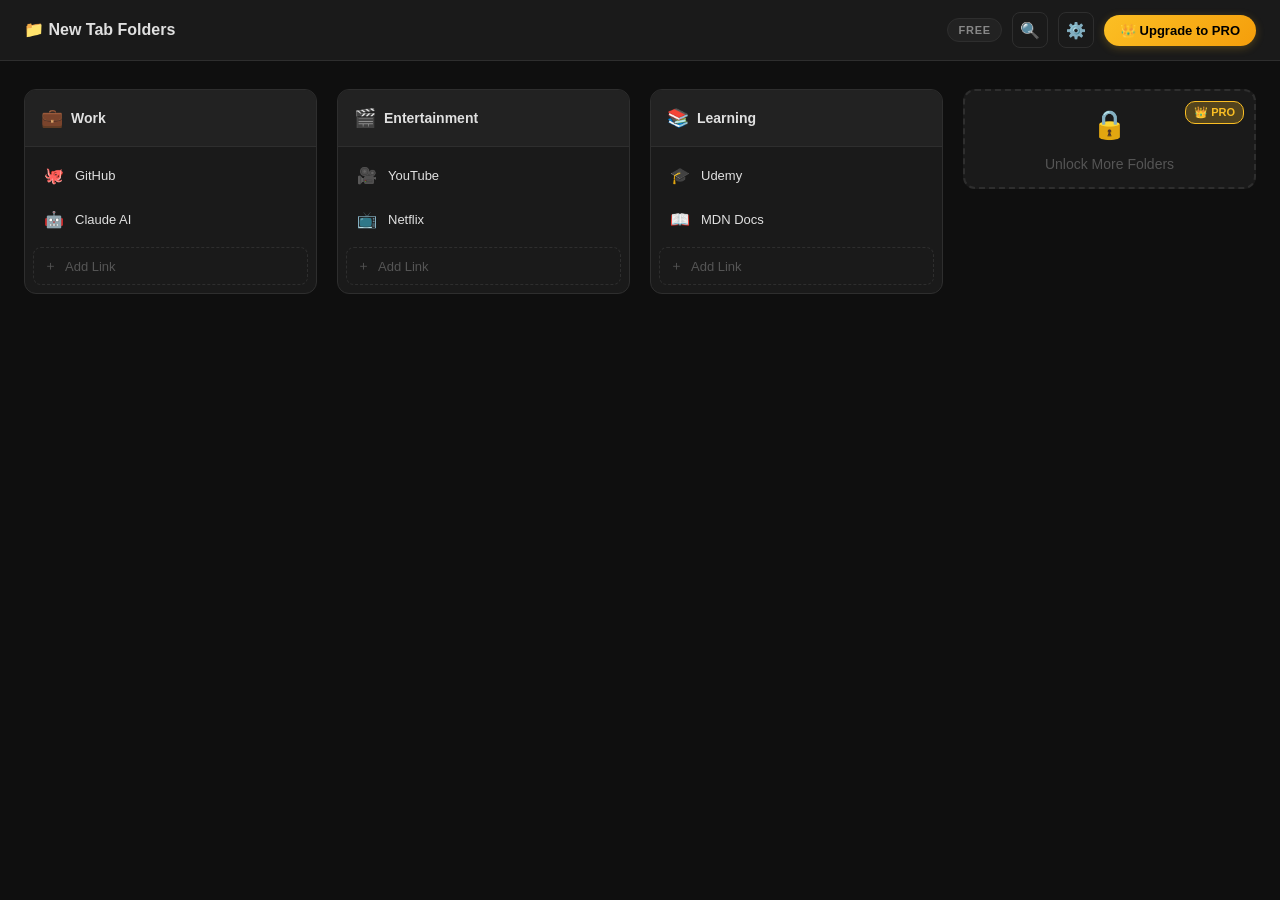
==== index.html @ 95664c12 "Initial release: New Tab Folders Chrome Extension v1.0.0 - Chrome Extension (Manifest V3): new tab o" ====
<!DOCTYPE html>
<html lang="en" data-theme="dark">
<head>
    <meta charset="UTF-8">
    <meta name="viewport" content="width=device-width, initial-scale=1.0">
    <title>New Tab Folders</title>
    <link rel="stylesheet" href="css/styles.css">
</head>
<body>

    <!-- Top Bar -->
    <header class="topbar">
        <div class="topbar-left">
            <span class="logo">📁 New Tab Folders</span>
        </div>
        <div class="topbar-center" id="searchWrapper" style="display:none">
            <div class="search-box">
                <span class="search-icon">🔍</span>
                <input type="text" class="search-input" id="searchInput" placeholder="Search links...">
                <button class="search-close-btn" id="searchCloseBtn">✕</button>
            </div>
        </div>
        <div class="topbar-right">
            <span class="pro-badge" id="proBadge">FREE</span>
            <button class="icon-btn" id="searchBtn" title="Search">🔍</button>
            <button class="icon-btn" id="settingsBtn" title="Settings">⚙️</button>
            <button class="upgrade-btn" id="upgradeBtn">👑 Upgrade to PRO</button>
        </div>
    </header>

    <!-- Main Content -->
    <main class="container">
        <div class="folders-grid" id="foldersGrid">
            <!-- Populated by JS -->
        </div>
    </main>

    <!-- ===== MODALS ===== -->

    <!-- Add / Edit Link Modal -->
    <div class="modal-overlay" id="addLinkModal">
        <div class="modal modal-sm">
            <div class="modal-header">
                <h3 id="addLinkModalTitle">Add Link</h3>
                <button class="modal-close" data-close="addLinkModal">✕</button>
            </div>
            <form id="addLinkForm" novalidate>
                <div class="form-group">
                    <label for="linkTitle">Title</label>
                    <input type="text" id="linkTitle" placeholder="e.g. GitHub" autocomplete="off" required>
                </div>
                <div class="form-group">
                    <label for="linkUrl">URL</label>
                    <input type="text" id="linkUrl" placeholder="https://..." autocomplete="off" required>
                </div>
                <div class="form-group">
                    <label for="linkIcon">Icon <span class="label-hint">(emoji)</span></label>
                    <input type="text" id="linkIcon" placeholder="🔗" maxlength="2">
                </div>
                <div class="form-actions">
                    <button type="button" class="btn-secondary" data-close="addLinkModal">Cancel</button>
                    <button type="submit" class="btn-primary">Save Link</button>
                </div>
            </form>
        </div>
    </div>

    <!-- Premium / Upgrade Modal -->
    <div class="modal-overlay" id="premiumModal">
        <div class="modal modal-lg">
            <button class="modal-close" data-close="premiumModal">✕</button>
            <div class="premium-modal-header">
                <h2>👑 Upgrade to PRO</h2>
                <p>Unlock unlimited folders, custom themes, and cloud sync</p>
            </div>
            <div class="pricing-cards">
                <div class="pricing-card" data-plan="monthly">
                    <h3>Monthly</h3>
                    <div class="price">$4.99<span>/month</span></div>
                    <ul class="pricing-features">
                        <li>✅ Unlimited folders</li>
                        <li>✅ Custom themes</li>
                        <li>✅ Cloud sync</li>
                        <li>✅ Priority support</li>
                        <li>✅ No ads, forever</li>
                    </ul>
                    <button class="pricing-btn">Subscribe Monthly</button>
                </div>
                <div class="pricing-card popular" data-plan="yearly">
                    <div class="popular-badge">MOST POPULAR</div>
                    <h3>Yearly</h3>
                    <div class="price">$39.99<span>/year</span></div>
                    <div class="savings">Save 33%</div>
                    <ul class="pricing-features">
                        <li>✅ Everything in Monthly</li>
                        <li>✅ 2 months FREE</li>
                        <li>✅ Lifetime updates</li>
                        <li>✅ Early access to features</li>
                        <li>✅ Export / Import data</li>
                    </ul>
                    <button class="pricing-btn popular-btn">Subscribe Yearly</button>
                </div>
                <div class="pricing-card" data-plan="lifetime">
                    <h3>Lifetime</h3>
                    <div class="price">$99.99<span> once</span></div>
                    <ul class="pricing-features">
                        <li>✅ Pay once, use forever</li>
                        <li>✅ All PRO features</li>
                        <li>✅ Lifetime updates</li>
                        <li>✅ VIP support</li>
                        <li>✅ Early beta access</li>
                    </ul>
                    <button class="pricing-btn">Buy Lifetime</button>
                </div>
            </div>
            <p class="modal-footer-text">💳 Secure payment via Stripe &nbsp;•&nbsp; 30-day money-back guarantee</p>
            <p class="demo-hint">Developer? Press <kbd>Shift</kbd>+<kbd>Alt</kbd>+<kbd>P</kbd> to activate 7-day PRO demo</p>
        </div>
    </div>

    <!-- Settings Modal -->
    <div class="modal-overlay" id="settingsModal">
        <div class="modal modal-sm">
            <div class="modal-header">
                <h3>⚙️ Settings</h3>
                <button class="modal-close" data-close="settingsModal">✕</button>
            </div>
            <div class="settings-section">
                <h4>Theme</h4>
                <div class="theme-grid" id="themeGrid">
                    <button class="theme-btn active" data-theme="dark">🌑 Dark</button>
                    <button class="theme-btn pro-locked" data-theme="light">☀️ Light <span class="lock-tag">PRO</span></button>
                    <button class="theme-btn pro-locked" data-theme="cyberpunk">⚡ Cyberpunk <span class="lock-tag">PRO</span></button>
                    <button class="theme-btn pro-locked" data-theme="nord">🧊 Nord <span class="lock-tag">PRO</span></button>
                </div>
            </div>
            <div class="settings-section">
                <h4>Data</h4>
                <div class="settings-actions">
                    <button class="btn-secondary" id="exportBtn">📤 Export JSON <span class="lock-tag">PRO</span></button>
                    <button class="btn-secondary" id="importBtn">📥 Import JSON <span class="lock-tag">PRO</span></button>
                    <input type="file" id="importFile" accept=".json" style="display:none">
                    <button class="btn-danger" id="clearDataBtn">🗑️ Clear All Data</button>
                </div>
            </div>
            <div class="settings-section">
                <h4>About</h4>
                <p class="about-text">New Tab Folders v1.0.0<br>Made with ❤️ by <strong>METHEFOR</strong></p>
            </div>
        </div>
    </div>

    <!-- Confirm Dialog -->
    <div class="modal-overlay" id="confirmModal">
        <div class="modal modal-xs">
            <h3 id="confirmTitle">Confirm</h3>
            <p id="confirmMessage" class="confirm-message">Are you sure?</p>
            <div class="form-actions">
                <button class="btn-secondary" id="confirmCancel">Cancel</button>
                <button class="btn-danger" id="confirmOk">Delete</button>
            </div>
        </div>
    </div>

    <script src="js/app.js"></script>
</body>
</html>
---- css/styles.css ----
/* ===================================================
   NEW TAB FOLDERS — CSS
   Themes: dark (default), light, cyberpunk, nord
   =================================================== */

/* ---------- CSS Variables / Themes ---------- */
:root,
[data-theme="dark"] {
    --bg:           #0f0f0f;
    --bg-secondary: #1a1a1a;
    --bg-tertiary:  #222222;
    --border:       #2e2e2e;
    --border-hover: #444444;
    --text:         #e0e0e0;
    --text-muted:   #888888;
    --text-dim:     #555555;
    --accent:       #fbbf24;
    --accent-hover: #f59e0b;
    --accent-glow:  rgba(251, 191, 36, 0.25);
    --danger:       #ef4444;
    --danger-hover: #dc2626;
    --success:      #22c55e;
    --pro-color:    #a855f7;
    --radius:       12px;
    --radius-sm:    8px;
    --shadow:       0 4px 24px rgba(0,0,0,0.4);
    --shadow-hover: 0 8px 32px rgba(0,0,0,0.6);
    --transition:   0.2s ease;
}

[data-theme="light"] {
    --bg:           #f8f9fa;
    --bg-secondary: #ffffff;
    --bg-tertiary:  #f0f0f0;
    --border:       #e0e0e0;
    --border-hover: #c0c0c0;
    --text:         #1a1a1a;
    --text-muted:   #666666;
    --text-dim:     #aaaaaa;
    --accent:       #f59e0b;
    --accent-hover: #d97706;
    --accent-glow:  rgba(245, 158, 11, 0.2);
}

[data-theme="cyberpunk"] {
    --bg:           #0a0e27;
    --bg-secondary: #0f1535;
    --bg-tertiary:  #151c44;
    --border:       #1e2a5e;
    --border-hover: #2d3f8a;
    --text:         #e2e8f0;
    --text-muted:   #7494c4;
    --text-dim:     #3a4f7a;
    --accent:       #00fff9;
    --accent-hover: #00d4cf;
    --accent-glow:  rgba(0, 255, 249, 0.2);
}

[data-theme="nord"] {
    --bg:           #2e3440;
    --bg-secondary: #3b4252;
    --bg-tertiary:  #434c5e;
    --border:       #4c566a;
    --border-hover: #5e6a82;
    --text:         #eceff4;
    --text-muted:   #a0aabb;
    --text-dim:     #636c7a;
    --accent:       #88c0d0;
    --accent-hover: #81b8cc;
    --accent-glow:  rgba(136, 192, 208, 0.2);
}

/* ---------- Reset & Base ---------- */
*, *::before, *::after {
    margin: 0;
    padding: 0;
    box-sizing: border-box;
}

html, body {
    height: 100%;
}

body {
    font-family: -apple-system, BlinkMacSystemFont, 'Segoe UI', Roboto, 'Inter', sans-serif;
    background: var(--bg);
    color: var(--text);
    font-size: 14px;
    line-height: 1.5;
    overflow-x: hidden;
}

/* ---------- Top Bar ---------- */
.topbar {
    position: sticky;
    top: 0;
    z-index: 100;
    display: flex;
    align-items: center;
    justify-content: space-between;
    gap: 16px;
    padding: 12px 24px;
    background: var(--bg-secondary);
    border-bottom: 1px solid var(--border);
    backdrop-filter: blur(12px);
}

.topbar-left { flex-shrink: 0; }
.topbar-center { flex: 1; max-width: 420px; }
.topbar-right {
    flex-shrink: 0;
    display: flex;
    align-items: center;
    gap: 10px;
}

.logo {
    font-size: 16px;
    font-weight: 700;
    color: var(--text);
    white-space: nowrap;
}

.pro-badge {
    padding: 3px 10px;
    border-radius: 20px;
    font-size: 11px;
    font-weight: 700;
    letter-spacing: 0.8px;
    background: var(--bg-tertiary);
    color: var(--text-muted);
    border: 1px solid var(--border);
}

.pro-badge.is-pro {
    background: linear-gradient(135deg, #7c3aed, #a855f7);
    color: #fff;
    border-color: transparent;
}

.icon-btn {
    width: 36px;
    height: 36px;
    border: 1px solid var(--border);
    border-radius: var(--radius-sm);
    background: transparent;
    color: var(--text-muted);
    font-size: 16px;
    cursor: pointer;
    display: flex;
    align-items: center;
    justify-content: center;
    transition: all var(--transition);
}

.icon-btn:hover {
    border-color: var(--accent);
    color: var(--accent);
    background: var(--accent-glow);
}

.upgrade-btn {
    padding: 8px 16px;
    border: none;
    border-radius: 20px;
    background: linear-gradient(135deg, var(--accent), var(--accent-hover));
    color: #000;
    font-weight: 700;
    font-size: 13px;
    cursor: pointer;
    white-space: nowrap;
    transition: all var(--transition);
    box-shadow: 0 2px 8px var(--accent-glow);
}

.upgrade-btn:hover {
    transform: translateY(-1px);
    box-shadow: 0 4px 16px var(--accent-glow);
}

.upgrade-btn.hidden { display: none; }

/* Search Box */
.search-box {
    display: flex;
    align-items: center;
    gap: 8px;
    background: var(--bg-tertiary);
    border: 1px solid var(--border);
    border-radius: var(--radius);
    padding: 8px 12px;
    transition: border-color var(--transition);
}

.search-box:focus-within {
    border-color: var(--accent);
    box-shadow: 0 0 0 3px var(--accent-glow);
}

.search-icon { font-size: 14px; flex-shrink: 0; }

.search-input {
    flex: 1;
    background: transparent;
    border: none;
    outline: none;
    color: var(--text);
    font-size: 14px;
}

.search-input::placeholder { color: var(--text-dim); }

.search-close-btn {
    background: none;
    border: none;
    color: var(--text-muted);
    cursor: pointer;
    font-size: 14px;
    padding: 0 2px;
    transition: color var(--transition);
}

.search-close-btn:hover { color: var(--text); }

/* ---------- Container & Grid ---------- */
.container {
    padding: 28px 24px 48px;
    max-width: 1400px;
    margin: 0 auto;
}

.folders-grid {
    display: grid;
    grid-template-columns: repeat(auto-fill, minmax(280px, 1fr));
    gap: 20px;
    align-items: start;
}

/* ---------- Folder Card ---------- */
.folder-card {
    background: var(--bg-secondary);
    border: 1px solid var(--border);
    border-radius: var(--radius);
    overflow: hidden;
    transition: border-color var(--transition), box-shadow var(--transition), transform var(--transition);
    position: relative;
}

.folder-card:hover {
    border-color: var(--border-hover);
    box-shadow: var(--shadow);
    transform: translateY(-2px);
}

.folder-card[data-accent] {
    border-top: 3px solid var(--folder-accent, var(--accent));
}

/* Folder Header */
.folder-header {
    display: flex;
    align-items: center;
    gap: 8px;
    padding: 14px 16px;
    background: var(--bg-tertiary);
    border-bottom: 1px solid var(--border);
}

.folder-emoji {
    font-size: 18px;
    flex-shrink: 0;
}

.folder-title-input {
    flex: 1;
    background: transparent;
    border: none;
    outline: none;
    color: var(--text);
    font-size: 14px;
    font-weight: 600;
    cursor: default;
    min-width: 0;
}

.folder-title-input:focus {
    cursor: text;
    color: var(--accent);
}

.folder-actions {
    display: flex;
    gap: 4px;
    opacity: 0;
    transition: opacity var(--transition);
}

.folder-card:hover .folder-actions { opacity: 1; }

.folder-action-btn {
    width: 28px;
    height: 28px;
    border: none;
    border-radius: 6px;
    background: transparent;
    color: var(--text-muted);
    font-size: 14px;
    cursor: pointer;
    display: flex;
    align-items: center;
    justify-content: center;
    transition: all var(--transition);
}

.folder-action-btn:hover {
    background: var(--bg);
    color: var(--text);
}

.folder-action-btn.delete-btn:hover {
    background: rgba(239, 68, 68, 0.15);
    color: var(--danger);
}

/* Links Container */
.links-container {
    padding: 8px;
    display: flex;
    flex-direction: column;
    gap: 2px;
}

.link-item {
    display: flex;
    align-items: center;
    gap: 10px;
    padding: 9px 10px;
    border-radius: var(--radius-sm);
    text-decoration: none;
    color: var(--text);
    transition: background var(--transition);
    position: relative;
    group: true;
}

.link-item:hover {
    background: var(--bg-tertiary);
    color: var(--accent);
}

.link-icon {
    font-size: 16px;
    flex-shrink: 0;
    width: 22px;
    text-align: center;
}

.link-text {
    flex: 1;
    font-size: 13px;
    white-space: nowrap;
    overflow: hidden;
    text-overflow: ellipsis;
    min-width: 0;
}

.link-delete-btn {
    display: none;
    width: 22px;
    height: 22px;
    border: none;
    border-radius: 4px;
    background: transparent;
    color: var(--danger);
    font-size: 12px;
    cursor: pointer;
    align-items: center;
    justify-content: center;
    flex-shrink: 0;
    transition: background var(--transition);
}

.link-item:hover .link-delete-btn {
    display: flex;
}

.link-delete-btn:hover {
    background: rgba(239, 68, 68, 0.15);
}

/* Add Link Button */
.add-link-btn {
    display: flex;
    align-items: center;
    gap: 8px;
    width: 100%;
    padding: 9px 10px;
    border: 1px dashed var(--border);
    border-radius: var(--radius-sm);
    background: transparent;
    color: var(--text-dim);
    font-size: 13px;
    cursor: pointer;
    transition: all var(--transition);
    margin-top: 4px;
}

.add-link-btn:hover {
    border-color: var(--accent);
    color: var(--accent);
    background: var(--accent-glow);
}

/* ---------- Add Folder Card ---------- */
.add-folder-card {
    background: var(--bg-secondary);
    border: 2px dashed var(--border);
    border-radius: var(--radius);
    min-height: 100px;
    display: flex;
    align-items: center;
    justify-content: center;
    cursor: pointer;
    transition: all var(--transition);
}

.add-folder-card:hover {
    border-color: var(--accent);
    background: var(--accent-glow);
}

.add-folder-content {
    display: flex;
    flex-direction: column;
    align-items: center;
    gap: 8px;
    color: var(--text-dim);
    font-size: 14px;
    transition: color var(--transition);
}

.add-folder-card:hover .add-folder-content { color: var(--accent); }

.add-folder-icon { font-size: 28px; }

/* ---------- Locked / Premium Card ---------- */
.folder-card.locked {
    opacity: 0.6;
    pointer-events: none;
}

.add-folder-card.locked-pro {
    pointer-events: all;
    position: relative;
    overflow: hidden;
}

.add-folder-card.locked-pro::after {
    content: "👑 PRO";
    position: absolute;
    top: 10px;
    right: 10px;
    font-size: 11px;
    font-weight: 700;
    color: var(--accent);
    background: var(--accent-glow);
    border: 1px solid var(--accent);
    padding: 2px 8px;
    border-radius: 10px;
}

/* ---------- Empty State ---------- */
.empty-state {
    grid-column: 1 / -1;
    text-align: center;
    padding: 60px 20px;
    color: var(--text-muted);
}

.empty-state .empty-icon { font-size: 48px; margin-bottom: 16px; }
.empty-state p { font-size: 16px; }

/* Search no results */
.no-results {
    grid-column: 1 / -1;
    text-align: center;
    padding: 40px 20px;
    color: var(--text-muted);
}

/* ---------- Modal ---------- */
.modal-overlay {
    display: none;
    position: fixed;
    inset: 0;
    z-index: 1000;
    background: rgba(0, 0, 0, 0.7);
    backdrop-filter: blur(4px);
    align-items: center;
    justify-content: center;
    padding: 20px;
}

.modal-overlay.open {
    display: flex;
}

.modal {
    background: var(--bg-secondary);
    border: 1px solid var(--border);
    border-radius: 16px;
    box-shadow: 0 24px 64px rgba(0,0,0,0.5);
    position: relative;
    animation: modalIn 0.2s ease;
    max-height: 90vh;
    overflow-y: auto;
}

.modal-xs { width: 100%; max-width: 340px; padding: 28px; }
.modal-sm { width: 100%; max-width: 420px; padding: 28px; }
.modal-lg { width: 100%; max-width: 900px; padding: 40px; }

@keyframes modalIn {
    from { opacity: 0; transform: scale(0.95) translateY(8px); }
    to   { opacity: 1; transform: scale(1) translateY(0); }
}

.modal-header {
    display: flex;
    align-items: center;
    justify-content: space-between;
    margin-bottom: 24px;
}

.modal-header h3 {
    font-size: 18px;
    font-weight: 700;
}

.modal-close {
    width: 32px;
    height: 32px;
    border: 1px solid var(--border);
    border-radius: 8px;
    background: transparent;
    color: var(--text-muted);
    font-size: 14px;
    cursor: pointer;
    display: flex;
    align-items: center;
    justify-content: center;
    transition: all var(--transition);
    flex-shrink: 0;
}

.modal-close:hover {
    background: var(--bg-tertiary);
    color: var(--text);
    border-color: var(--border-hover);
}

/* Premium Modal */
.premium-modal-header {
    text-align: center;
    margin-bottom: 36px;
}

.premium-modal-header h2 {
    font-size: 28px;
    font-weight: 900;
    margin-bottom: 8px;
}

.premium-modal-header p {
    color: var(--text-muted);
    font-size: 16px;
}

.pricing-cards {
    display: grid;
    grid-template-columns: repeat(auto-fit, minmax(240px, 1fr));
    gap: 20px;
    margin-bottom: 24px;
}

.pricing-card {
    background: var(--bg-tertiary);
    border: 2px solid var(--border);
    border-radius: var(--radius);
    padding: 28px 24px;
    text-align: center;
    position: relative;
    transition: all var(--transition);
}

.pricing-card:hover {
    border-color: var(--accent);
    transform: translateY(-4px);
    box-shadow: 0 12px 32px var(--accent-glow);
}

.pricing-card.popular {
    border-color: var(--accent);
    box-shadow: 0 8px 24px var(--accent-glow);
}

.popular-badge {
    position: absolute;
    top: -14px;
    left: 50%;
    transform: translateX(-50%);
    background: linear-gradient(135deg, var(--accent), var(--accent-hover));
    color: #000;
    font-size: 11px;
    font-weight: 700;
    padding: 4px 14px;
    border-radius: 12px;
    white-space: nowrap;
}

.pricing-card h3 {
    font-size: 18px;
    font-weight: 700;
    margin-bottom: 12px;
}

.price {
    font-size: 36px;
    font-weight: 900;
    color: var(--accent);
    margin-bottom: 4px;
}

.price span {
    font-size: 16px;
    color: var(--text-muted);
    font-weight: 400;
}

.savings {
    font-size: 12px;
    color: var(--success);
    font-weight: 600;
    margin-bottom: 20px;
}

.pricing-features {
    list-style: none;
    text-align: left;
    margin-bottom: 24px;
    display: flex;
    flex-direction: column;
    gap: 8px;
}

.pricing-features li {
    font-size: 13px;
    color: var(--text-muted);
}

.pricing-btn {
    width: 100%;
    padding: 12px;
    border: 2px solid var(--accent);
    border-radius: var(--radius-sm);
    background: transparent;
    color: var(--accent);
    font-weight: 700;
    font-size: 14px;
    cursor: pointer;
    transition: all var(--transition);
}

.pricing-btn:hover, .popular-btn {
    background: linear-gradient(135deg, var(--accent), var(--accent-hover));
    color: #000;
}

.popular-btn:hover {
    opacity: 0.9;
}

.modal-footer-text {
    text-align: center;
    color: var(--text-dim);
    font-size: 13px;
    margin-top: 16px;
}

.demo-hint {
    text-align: center;
    color: var(--text-dim);
    font-size: 12px;
    margin-top: 8px;
}

.demo-hint kbd {
    background: var(--bg-tertiary);
    border: 1px solid var(--border);
    border-radius: 4px;
    padding: 1px 5px;
    font-size: 11px;
    font-family: monospace;
    color: var(--text-muted);
}

/* Settings Modal */
.settings-section {
    margin-bottom: 28px;
}

.settings-section:last-child { margin-bottom: 0; }

.settings-section h4 {
    font-size: 12px;
    font-weight: 700;
    text-transform: uppercase;
    letter-spacing: 1px;
    color: var(--text-dim);
    margin-bottom: 12px;
}

.theme-grid {
    display: grid;
    grid-template-columns: 1fr 1fr;
    gap: 8px;
}

.theme-btn {
    padding: 10px 14px;
    border: 1px solid var(--border);
    border-radius: var(--radius-sm);
    background: var(--bg-tertiary);
    color: var(--text-muted);
    font-size: 13px;
    cursor: pointer;
    text-align: left;
    transition: all var(--transition);
    display: flex;
    align-items: center;
    justify-content: space-between;
    gap: 6px;
}

.theme-btn:hover:not(.pro-locked) {
    border-color: var(--accent);
    color: var(--accent);
}

.theme-btn.active {
    border-color: var(--accent);
    color: var(--accent);
    background: var(--accent-glow);
}

.theme-btn.pro-locked {
    opacity: 0.5;
    cursor: not-allowed;
}

.lock-tag {
    font-size: 10px;
    font-weight: 700;
    color: var(--accent);
    background: var(--accent-glow);
    border: 1px solid var(--accent);
    padding: 1px 6px;
    border-radius: 8px;
    flex-shrink: 0;
}

.settings-actions {
    display: flex;
    flex-direction: column;
    gap: 8px;
}

.about-text {
    font-size: 13px;
    color: var(--text-muted);
    line-height: 1.6;
}

/* Confirm Modal */
.confirm-message {
    color: var(--text-muted);
    font-size: 14px;
    margin: 12px 0 24px;
}

/* ---------- Form Elements ---------- */
.form-group {
    margin-bottom: 18px;
}

.form-group label {
    display: block;
    font-size: 12px;
    font-weight: 600;
    color: var(--text-muted);
    margin-bottom: 6px;
    text-transform: uppercase;
    letter-spacing: 0.5px;
}

.label-hint {
    text-transform: none;
    font-weight: 400;
    font-size: 11px;
}

.form-group input {
    width: 100%;
    padding: 10px 14px;
    background: var(--bg-tertiary);
    border: 1px solid var(--border);
    border-radius: var(--radius-sm);
    color: var(--text);
    font-size: 14px;
    outline: none;
    transition: border-color var(--transition), box-shadow var(--transition);
}

.form-group input:focus {
    border-color: var(--accent);
    box-shadow: 0 0 0 3px var(--accent-glow);
}

.form-group input::placeholder { color: var(--text-dim); }

.form-actions {
    display: flex;
    gap: 10px;
    justify-content: flex-end;
    margin-top: 8px;
}

/* ---------- Buttons ---------- */
.btn-primary {
    padding: 10px 20px;
    border: none;
    border-radius: var(--radius-sm);
    background: linear-gradient(135deg, var(--accent), var(--accent-hover));
    color: #000;
    font-weight: 700;
    font-size: 14px;
    cursor: pointer;
    transition: all var(--transition);
}

.btn-primary:hover {
    transform: translateY(-1px);
    box-shadow: 0 4px 12px var(--accent-glow);
}

.btn-secondary {
    padding: 10px 20px;
    border: 1px solid var(--border);
    border-radius: var(--radius-sm);
    background: transparent;
    color: var(--text-muted);
    font-size: 14px;
    cursor: pointer;
    transition: all var(--transition);
    display: flex;
    align-items: center;
    justify-content: space-between;
    gap: 8px;
}

.btn-secondary:hover {
    border-color: var(--border-hover);
    color: var(--text);
    background: var(--bg-tertiary);
}

.btn-danger {
    padding: 10px 20px;
    border: 1px solid var(--danger);
    border-radius: var(--radius-sm);
    background: transparent;
    color: var(--danger);
    font-size: 14px;
    cursor: pointer;
    transition: all var(--transition);
}

.btn-danger:hover {
    background: rgba(239, 68, 68, 0.1);
}

/* ---------- Toast Notifications ---------- */
.toast-container {
    position: fixed;
    bottom: 24px;
    right: 24px;
    z-index: 9999;
    display: flex;
    flex-direction: column;
    gap: 10px;
    pointer-events: none;
}

.toast {
    padding: 12px 18px;
    border-radius: var(--radius-sm);
    background: var(--bg-secondary);
    border: 1px solid var(--border);
    color: var(--text);
    font-size: 13px;
    box-shadow: var(--shadow);
    animation: toastIn 0.3s ease, toastOut 0.3s ease 2.7s forwards;
    pointer-events: auto;
    display: flex;
    align-items: center;
    gap: 8px;
    max-width: 320px;
}

.toast.success { border-color: var(--success); }
.toast.error   { border-color: var(--danger); }
.toast.info    { border-color: var(--accent); }

@keyframes toastIn {
    from { opacity: 0; transform: translateX(20px); }
    to   { opacity: 1; transform: translateX(0); }
}

@keyframes toastOut {
    from { opacity: 1; transform: translateX(0); }
    to   { opacity: 0; transform: translateX(20px); }
}

/* ---------- Scrollbar ---------- */
::-webkit-scrollbar              { width: 6px; height: 6px; }
::-webkit-scrollbar-track        { background: transparent; }
::-webkit-scrollbar-thumb        { background: var(--border); border-radius: 3px; }
::-webkit-scrollbar-thumb:hover  { background: var(--border-hover); }

/* ---------- Responsive ---------- */
@media (max-width: 600px) {
    .topbar { padding: 10px 16px; flex-wrap: wrap; }
    .upgrade-btn span { display: none; }
    .container { padding: 16px 12px 40px; }
    .folders-grid { grid-template-columns: 1fr; gap: 14px; }
    .modal-lg { padding: 24px 16px; }
    .pricing-cards { grid-template-columns: 1fr; }
    .theme-grid { grid-template-columns: 1fr; }
}
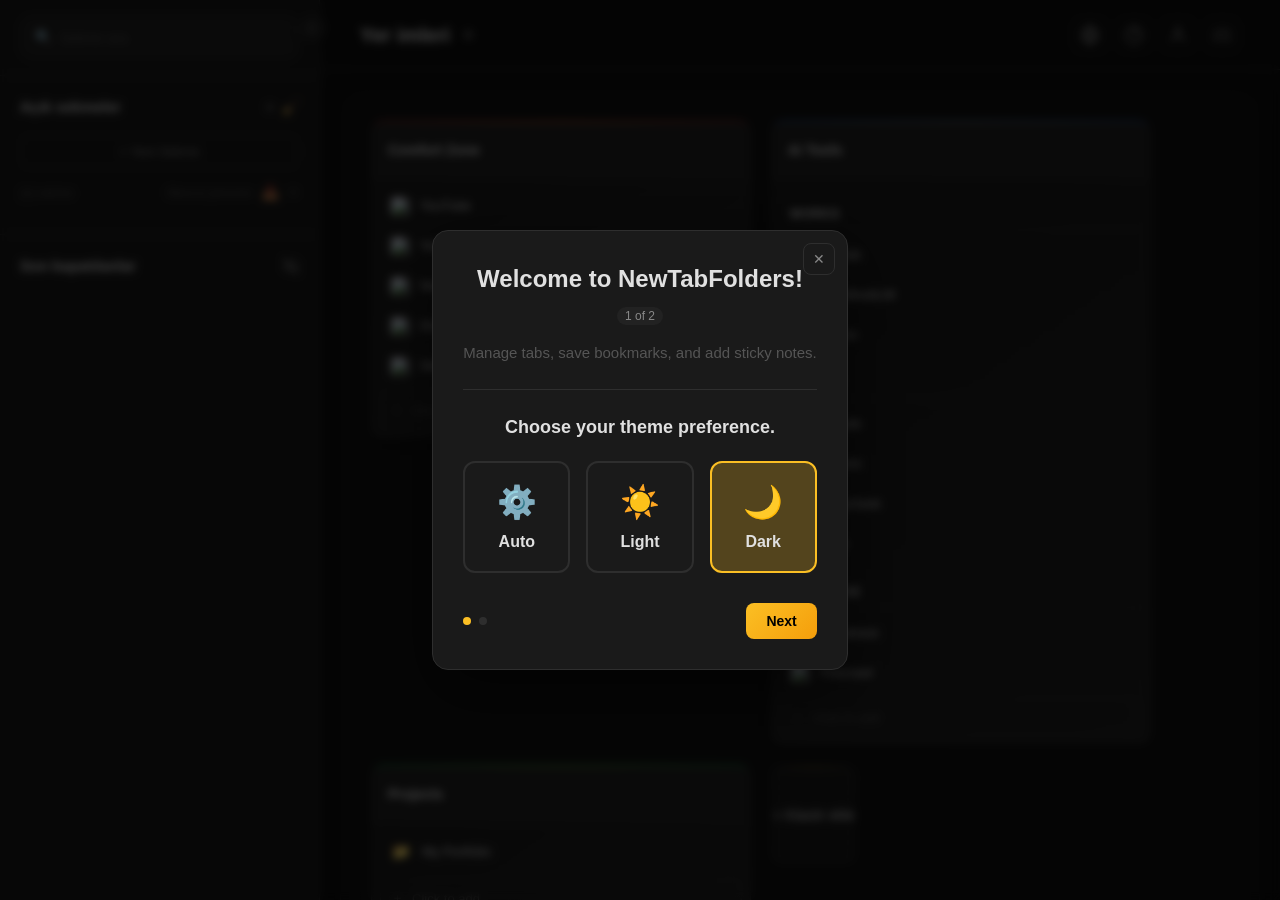
==== commit 977537e6: "feat: complete UI overhaul, Tabme-style features, and professional README" ====
--- a/index.html
+++ b/index.html
@@ -3,37 +3,246 @@
 <head>
     <meta charset="UTF-8">
     <meta name="viewport" content="width=device-width, initial-scale=1.0">
-    <title>New Tab Folders</title>
+    <title>NewTabFolders</title>
     <link rel="stylesheet" href="css/styles.css">
 </head>
 <body>
 
-    <!-- Top Bar -->
-    <header class="topbar">
-        <div class="topbar-left">
-            <span class="logo">📁 New Tab Folders</span>
-        </div>
-        <div class="topbar-center" id="searchWrapper" style="display:none">
-            <div class="search-box">
-                <span class="search-icon">🔍</span>
-                <input type="text" class="search-input" id="searchInput" placeholder="Search links...">
-                <button class="search-close-btn" id="searchCloseBtn">✕</button>
-            </div>
-        </div>
-        <div class="topbar-right">
-            <span class="pro-badge" id="proBadge">FREE</span>
-            <button class="icon-btn" id="searchBtn" title="Search">🔍</button>
-            <button class="icon-btn" id="settingsBtn" title="Settings">⚙️</button>
-            <button class="upgrade-btn" id="upgradeBtn">👑 Upgrade to PRO</button>
-        </div>
-    </header>
-
-    <!-- Main Content -->
-    <main class="container">
-        <div class="folders-grid" id="foldersGrid">
-            <!-- Populated by JS -->
-        </div>
-    </main>
+    <!-- App Layout -->
+    <div class="app-layout">
+        <!-- Sidebar -->
+        <aside class="sidebar" id="sidebar">
+            <div class="sidebar-header" style="display: flex; gap: 8px; align-items: center;">
+                <div class="search-box" style="width: 100%;">
+                    <span class="search-icon">🔍</span>
+                    <input type="text" class="search-input" id="searchInput" placeholder="Search tabs" data-i18n-placeholder="search_tabs">
+                </div>
+            </div>
+            
+            <div class="sidebar-section">
+                <div class="sidebar-section-header">
+                    <h3 data-i18n="open_tabs">Open tabs</h3>
+                    <div class="sidebar-actions">
+                        <div class="dropdown-wrapper">
+                            <button class="icon-btn-small" id="sortTabsBtn" title="sort tabs" data-i18n-title="sort_recent">≡</button>
+                            <div class="dropdown-menu sort-menu" id="sortTabsMenu" style="width: 220px; right: 0; left: auto; top: 100%;">
+                                <button class="dropdown-item" data-sort="recent">
+                                    <span class="check-icon">✓</span> <span data-i18n="sort_recent">Most recent first</span>
+                                </button>
+                                <button class="dropdown-item" data-sort="position">
+                                    <span class="check-icon" style="visibility:hidden">✓</span> <span data-i18n="sort_position">By position in tab bar</span>
+                                </button>
+                                <button class="dropdown-item" data-sort="reverse">
+                                    <span class="check-icon" style="visibility:hidden">✓</span> <span data-i18n="sort_reverse">Reverse order</span>
+                                </button>
+                            </div>
+                        </div>
+                        <button class="icon-btn-small" id="cleanDupesBtn" title="close duplicate tabs">🧹</button>
+                    </div>
+                </div>
+                <button class="new-tab-btn" id="newTabBtn" data-i18n="new_tab">+ New Tab</button>
+                
+                <div class="tabs-meta" id="tabsMeta">
+                    <span class="tabs-count" id="openTabsCount" data-i18n="tabs_count">0 tabs</span>
+                    <span class="tabs-window"><span data-i18n="current_window">Current window</span> <button id="saveWindowLinks" title="stash open tabs in the new folder" data-i18n-title="stash_tabs_tooltip">📥</button> <button id="closeWindowTabs" title="close windows with all tabs" data-i18n-title="close_window_tooltip">✕</button></span>
+                </div>
+                <div class="tabs-list" id="openTabsList">
+                    <!-- Populated by JS -->
+                </div>
+            </div>
+
+            <div class="sidebar-section closed-tabs-section">
+                <div class="sidebar-section-header" id="toggleClosedTabsBtn" style="cursor:pointer; user-select:none;">
+                    <h3 data-i18n="recently_closed">Recently closed</h3>
+                    <button class="icon-btn-small toggle-eye-btn" id="closedTabsIcon" title="hide/show" data-i18n-title="hide_show" style="display:flex; align-items:center;">
+                        <svg class="eye-open" style="display:none;" width="16" height="16" viewBox="0 0 24 24" fill="none" stroke="currentColor" stroke-width="2" stroke-linecap="round" stroke-linejoin="round"><path d="M1 12s4-8 11-8 11 8 11 8-4 8-11 8-11-8-11-8z"></path><circle cx="12" cy="12" r="3"></circle></svg>
+                        <svg class="eye-closed" style="display:block;" width="16" height="16" viewBox="0 0 24 24" fill="none" stroke="currentColor" stroke-width="2" stroke-linecap="round" stroke-linejoin="round"><path d="M17.94 17.94A10.07 10.07 0 0 1 12 20c-7 0-11-8-11-8a18.45 18.45 0 0 1 5.06-5.94M9.9 4.24A9.12 9.12 0 0 1 12 4c7 0 11 8 11 8a18.5 18.5 0 0 1-2.16 3.19m-6.72-1.07a3 3 0 1 1-4.24-4.24"></path><line x1="1" y1="1" x2="23" y2="23"></line></svg>
+                    </button>
+                </div>
+                <div class="tabs-list hidden" id="closedTabsList">
+                    <!-- Populated by JS -->
+                </div>
+            </div>
+        </aside>
+
+        <!-- Floating Sidebar Toggle -->
+        <button class="sidebar-toggle-btn" id="sidebarToggleBtn" title="Toggle Sidebar">
+            <svg width="16" height="16" viewBox="0 0 24 24" fill="none" stroke="currentColor" stroke-width="2"><polyline points="15 18 9 12 15 6"></polyline></svg>
+        </button>
+
+        <!-- Main Content Area -->
+        <main class="main-content">
+            <header class="main-header">
+                <div class="header-title-area">
+                    <h2 data-i18n="bookmarks">Bookmarks</h2>
+                    <div class="add-space-wrapper" style="position:relative;">
+                        <button class="add-space-btn" id="addSpaceBtn">+</button>
+                        <div class="add-space-tooltip">Add new space <span class="pro-tag">Pro only</span></div>
+                    </div>
+                </div>
+                <div class="header-right">
+                    <!-- Language Dropdown -->
+                    <div class="dropdown-wrapper">
+                        <button class="icon-btn header-icon-btn" id="languageToggle" title="Language" data-i18n-title="language">
+                            <svg width="20" height="20" viewBox="0 0 24 24" fill="none" stroke="currentColor" stroke-width="2" stroke-linecap="round" stroke-linejoin="round"><circle cx="12" cy="12" r="10"></circle><line x1="2" y1="12" x2="22" y2="12"></line><path d="M12 2a15.3 15.3 0 0 1 4 10 15.3 15.3 0 0 1-4 10 15.3 15.3 0 0 1-4-10 15.3 15.3 0 0 1 4-10z"></path></svg>
+                        </button>
+                        <div class="dropdown-menu" id="languageMenu" style="width: 150px; right: 0;">
+                            <button class="dropdown-item" data-lang="TR">
+                                <span class="check-icon">✓</span> TR (Turkish)
+                            </button>
+                            <button class="dropdown-item" data-lang="EN">
+                                <span class="check-icon" style="visibility:hidden">✓</span> EN (English)
+                            </button>
+                            <button class="dropdown-item" data-lang="GR">
+                                <span class="check-icon" style="visibility:hidden">✓</span> GR (German)
+                            </button>
+                            <button class="dropdown-item" data-lang="FR">
+                                <span class="check-icon" style="visibility:hidden">✓</span> FR (French)
+                            </button>
+                            <button class="dropdown-item" data-lang="PT">
+                                <span class="check-icon" style="visibility:hidden">✓</span> PT (Portuguese)
+                            </button>
+                            <button class="dropdown-item" data-lang="ES">
+                                <span class="check-icon" style="visibility:hidden">✓</span> ES (Spanish)
+                            </button>
+                        </div>
+                    </div>
+
+                    <!-- Help Dropdown -->
+                    <div class="dropdown-wrapper">
+                        <button class="icon-btn header-icon-btn" id="helpToggle" title="Help" data-i18n-title="help">
+                            <svg width="20" height="20" viewBox="0 0 24 24" fill="none" stroke="currentColor" stroke-width="2"><circle cx="12" cy="12" r="10"></circle><path d="M9.09 9a3 3 0 0 1 5.83 1c0 2-3 3-3 3"></path><line x1="12" y1="17" x2="12.01" y2="17"></line></svg>
+                        </button>
+                        <div class="dropdown-menu" id="helpMenu">
+                            <a href="guide.html" class="dropdown-item">
+                                <span><svg width="16" height="16" viewBox="0 0 24 24" fill="none" stroke="currentColor" stroke-width="2"><circle cx="12" cy="12" r="10"></circle><path d="M9.09 9a3 3 0 0 1 5.83 1c0 2-3 3-3 3"></path><line x1="12" y1="17" x2="12.01" y2="17"></line></svg></span>
+                                <span data-i18n="how_to_use">How to use NewTabFolders</span>
+                            </a>
+                            <a href="pricing.html" class="dropdown-item">
+                                <span><svg width="16" height="16" viewBox="0 0 24 24" fill="none" stroke="currentColor" stroke-width="2"><rect x="2" y="5" width="20" height="14" rx="2"></rect><line x1="2" y1="10" x2="22" y2="10"></line></svg></span>
+                                <span data-i18n="upgrade_pro">Pricing</span> <span class="pro-tag">Pro</span>
+                            </a>
+                            <a href="changelog.html" class="dropdown-item">
+                                <span><svg width="16" height="16" viewBox="0 0 24 24" fill="none" stroke="currentColor" stroke-width="2"><polyline points="22 12 18 12 15 21 9 3 6 12 2 12"></polyline></svg></span>
+                                <span>What's New</span>
+                            </a>
+                            <button class="dropdown-item">
+                                <span><svg width="16" height="16" viewBox="0 0 24 24" fill="none" stroke="currentColor" stroke-width="2"><rect x="2" y="4" width="20" height="16" rx="2" ry="2"></rect><path d="M6 8h.01M10 8h.01M14 8h.01M18 8h.01M6 12h.01M10 12h.01M14 12h.01M18 12h.01M6 16h12"></path></svg></span>
+                                Keyboard shortcuts
+                            </button>
+                            <div class="dropdown-divider"></div>
+                            <button class="dropdown-item">
+                                <span><svg width="16" height="16" viewBox="0 0 24 24" fill="none" stroke="currentColor" stroke-width="2"><polygon points="12 2 15.09 8.26 22 9.27 17 14.14 18.18 21.02 12 17.77 5.82 21.02 7 14.14 2 9.27 8.91 8.26 12 2"></polygon></svg></span>
+                                Rate NewTabFolders in Chrome Store
+                            </button>
+                            <button class="dropdown-item">
+                                <span><svg width="16" height="16" viewBox="0 0 24 24" fill="none" stroke="currentColor" stroke-width="2"><path d="M21 11.5a8.38 8.38 0 0 1-.9 3.8 8.5 8.5 0 0 1-7.6 4.7 8.38 8.38 0 0 1-3.8-.9L3 21l1.9-5.7a8.38 8.38 0 0 1-.9-3.8 8.5 8.5 0 0 1 4.7-7.6 8.38 8.38 0 0 1 3.8-.9h.5a8.48 8.48 0 0 1 8 8v.5z"></path></svg></span>
+                                Share feedback or report a bug
+                            </button>
+                            <div class="dropdown-divider"></div>
+                            <button class="dropdown-item">
+                                <span><svg width="16" height="16" viewBox="0 0 24 24" fill="none" stroke="currentColor" stroke-width="2"><circle cx="18" cy="5" r="3"></circle><circle cx="6" cy="12" r="3"></circle><circle cx="18" cy="19" r="3"></circle><line x1="8.59" y1="13.51" x2="15.42" y2="17.49"></line><line x1="15.41" y1="6.51" x2="8.59" y2="10.49"></line></svg></span>
+                                Share NewTabFolders with others
+                            </button>
+                        </div>
+                    </div>
+
+                    <!-- Profile Dropdown -->
+                    <div class="dropdown-wrapper">
+                        <button class="icon-btn header-icon-btn" id="profileToggle" title="Profile" data-i18n-title="profile">
+                            <svg width="20" height="20" viewBox="0 0 24 24" fill="none" stroke="currentColor" stroke-width="2"><path d="M20 21v-2a4 4 0 0 0-4-4H8a4 4 0 0 0-4 4v2"></path><circle cx="12" cy="7" r="4"></circle></svg>
+                        </button>
+                        <div class="dropdown-menu" id="profileMenu">
+                            <button class="dropdown-item">
+                                <span><svg width="16" height="16" viewBox="0 0 24 24" fill="none" stroke="currentColor" stroke-width="2"><path d="M20 21v-2a4 4 0 0 0-4-4H8a4 4 0 0 0-4 4v2"></path><circle cx="12" cy="7" r="4"></circle></svg></span>
+                                Login →
+                            </button>
+                            <button class="dropdown-item" id="exportBackupBtn">
+                                <span><svg width="16" height="16" viewBox="0 0 24 24" fill="none" stroke="currentColor" stroke-width="2"><path d="M21 15v4a2 2 0 0 1-2 2H5a2 2 0 0 1-2-2v-4"></path><polyline points="7 10 12 15 17 10"></polyline><line x1="12" y1="15" x2="12" y2="3"></line></svg></span>
+                                <span data-i18n="export_backup">Export & backup</span>
+                            </button>
+                            
+                            <div class="pro-features-box">
+                                <span class="pro-features-title" data-i18n="pro_features">Pro features:</span>
+                                <ul>
+                                    <li>— Unlimited spaces</li>
+                                    <li>— Collapsable folders</li>
+                                    <li>— Cross-device sync</li>
+                                    <li>— Space sharing</li>
+                                </ul>
+                            </div>
+                        </div>
+                    </div>
+
+                    <!-- Settings Dropdown -->
+                    <div class="dropdown-wrapper">
+                        <button class="icon-btn header-icon-btn" id="settingsToggle" title="Settings" data-i18n-title="settings">
+                            <svg width="20" height="20" viewBox="0 0 24 24" fill="none" stroke="currentColor" stroke-width="2"><line x1="4" y1="21" x2="4" y2="14"></line><line x1="4" y1="10" x2="4" y2="3"></line><line x1="12" y1="21" x2="12" y2="12"></line><line x1="12" y1="8" x2="12" y2="3"></line><line x1="20" y1="21" x2="20" y2="16"></line><line x1="20" y1="12" x2="20" y2="3"></line><line x1="1" y1="14" x2="7" y2="14"></line><line x1="9" y1="8" x2="15" y2="8"></line><line x1="17" y1="16" x2="23" y2="16"></line></svg>
+                        </button>
+                        <div class="dropdown-menu" id="settingsMenu" style="width: 260px;">
+                             <button class="dropdown-item">
+                                <span><svg width="16" height="16" viewBox="0 0 24 24" fill="none" stroke="currentColor" stroke-width="2"><path d="M18 15l-6-6-6 6"/></svg></span>
+                                <span data-i18n="collapse_all">Collapse all folders</span>
+                            </button>
+                            <div class="dropdown-item toggle-item">
+                                <span data-i18n="show_unused">Show unused items</span>
+                                <div class="toggle-switch"></div>
+                            </div>
+                            <div class="dropdown-divider"></div>
+                            
+                            <button class="dropdown-item" id="themeDropdownBtn">
+                                <span><svg width="16" height="16" viewBox="0 0 24 24" fill="none" stroke="currentColor" stroke-width="2"><path d="M21 12.79A9 9 0 1 1 11.21 3 7 7 0 0 0 21 12.79z"></path></svg></span>
+                                Theme: Dark
+                            </button>
+                            <div class="dropdown-item toggle-item">
+                                <span data-i18n="show_on_new_tab">Show NewTabFolders on new tab</span>
+                                <div class="toggle-switch active"></div>
+                            </div>
+                            <div class="dropdown-divider"></div>
+
+                            <div class="dropdown-item toggle-item">
+                                Show tooltips with Tab URL
+                                <div class="toggle-switch active"></div>
+                            </div>
+                            <div class="dropdown-item toggle-item">
+                                Hide pinned tabs in the sidebar
+                                <div class="toggle-switch"></div>
+                            </div>
+                            <div class="dropdown-item toggle-item">
+                                Open bookmarks in same tab
+                                <div class="toggle-switch active"></div>
+                            </div>
+                            <div class="dropdown-divider"></div>
+
+                            <button class="dropdown-item" id="dropdownImportBtn">
+                                Import data
+                            </button>
+                            <button class="dropdown-item" id="dropdownExportBtn">
+                                Export & backup
+                            </button>
+                        </div>
+                    </div>
+                </div>
+            </header>
+
+            <div class="content-scroll">
+                <div class="folders-wrapper">
+                    <div class="folders-grid" id="foldersGrid">
+                        <!-- Populated by JS -->
+                    </div>
+                </div>
+                
+                <div class="notes-container" id="notesContainer">
+                    <div class="sticky-note bg-note-green">
+                        If you fall asleep now, you will dream. If you study now, you will live your dream.
+                    </div>
+                    <div class="sticky-note bg-note-yellow">
+                        When you think it's too late, the truth is, it's still early.
+                    </div>
+                </div>
+            </div>
+        </main>
+    </div>
 
     <!-- ===== MODALS ===== -->
 
@@ -54,14 +263,42 @@
                     <input type="text" id="linkUrl" placeholder="https://..." autocomplete="off" required>
                 </div>
                 <div class="form-group">
-                    <label for="linkIcon">Icon <span class="label-hint">(emoji)</span></label>
-                    <input type="text" id="linkIcon" placeholder="🔗" maxlength="2">
+                    <label for="linkIcon">Icon <span class="label-hint">(URL/Emoji, optional)</span></label>
+                    <input type="text" id="linkIcon" placeholder="🔗" maxlength="200">
                 </div>
                 <div class="form-actions">
                     <button type="button" class="btn-secondary" data-close="addLinkModal">Cancel</button>
                     <button type="submit" class="btn-primary">Save Link</button>
                 </div>
             </form>
+        </div>
+    </div>
+
+    <!-- Folder Context Menu Modal -->
+    <div class="modal-overlay" id="folderContextModal">
+        <div class="modal modal-xs context-modal">
+            <div class="color-picker-grid">
+                <button class="color-dot bg-red" data-color="red"></button>
+                <button class="color-dot bg-blue" data-color="blue"></button>
+                <button class="color-dot bg-green" data-color="green"></button>
+                <button class="color-dot bg-yellow" data-color="yellow"></button>
+                <button class="color-dot bg-purple" data-color="purple"></button>
+                <button class="color-dot bg-pink" data-color="pink"></button>
+                <button class="color-dot bg-orange" data-color="orange"></button>
+                <button class="color-dot bg-teal" data-color="teal"></button>
+            </div>
+            <div class="context-menu-list">
+                <button class="context-btn" id="ctxAddBookmark">+Add bookmark</button>
+                <button class="context-btn" id="ctxAddGroup">+Add group</button>
+                <div class="context-divider"></div>
+                <button class="context-btn" id="ctxOpenAll">Open All</button>
+                <button class="context-btn" id="ctxOpenNewWin">Open in New Win</button>
+                <div class="context-divider"></div>
+                <button class="context-btn" id="ctxRename">Rename</button>
+                <button class="context-btn" id="ctxDuplicate">Duplicate</button>
+                <button class="context-btn text-danger" id="ctxDelete">Delete</button>
+            </div>
+            <input type="hidden" id="contextFolderId" value="">
         </div>
     </div>
 
@@ -145,8 +382,105 @@
             </div>
             <div class="settings-section">
                 <h4>About</h4>
-                <p class="about-text">New Tab Folders v1.0.0<br>Made with ❤️ by <strong>METHEFOR</strong></p>
-            </div>
+                <p class="about-text">NewTabFolders v1.0.0<br>Made with ❤️ by <strong>METHEFOR</strong></p>
+            </div>
+        </div>
+    </div>
+
+    <!-- Tutorial / Welcome Modal -->
+    <div class="modal-overlay" id="tutorialModal">
+        <div class="modal modal-md tutorial-modal">
+            <!-- Step 1: Theme -->
+            <div class="tutorial-step" id="tutorialStep1">
+                <div class="tutorial-header">
+                    <h2>Welcome to NewTabFolders!</h2>
+                    <span class="step-indicator">1 of 2</span>
+                </div>
+                <p class="tutorial-desc">Manage tabs, save bookmarks, and add sticky notes.</p>
+                <div class="tutorial-divider"></div>
+                
+                <h3 class="tutorial-subtitle">Choose your theme preference.</h3>
+                <div class="tutorial-theme-grid">
+                    <button class="tutorial-theme-btn" data-set-theme="auto">
+                        <span class="icon">⚙️</span> Auto
+                    </button>
+                    <button class="tutorial-theme-btn" data-set-theme="light">
+                        <span class="icon">☀️</span> Light
+                    </button>
+                    <button class="tutorial-theme-btn active" data-set-theme="dark">
+                        <span class="icon">🌙</span> Dark
+                    </button>
+                </div>
+                
+                <div class="tutorial-footer">
+                    <div class="tutorial-dots">
+                        <span class="dot active"></span>
+                        <span class="dot"></span>
+                    </div>
+                    <button class="btn-primary" id="tutorialNextBtn">Next</button>
+                </div>
+            </div>
+
+            <!-- Step 2: Import -->
+            <div class="tutorial-step hidden" id="tutorialStep2">
+                <div class="tutorial-header">
+                    <h2>Import Your Bookmarks</h2>
+                    <span class="step-indicator">2 of 2</span>
+                </div>
+                <p class="tutorial-desc">Bring your bookmarks from browsers or other extensions into NewTabFolders.</p>
+                
+                <div class="import-grid">
+                    <div class="import-card pro-locked">
+                        <img src="https://www.google.com/s2/favicons?domain=google.com&sz=64" alt="Chrome">
+                        <div class="import-info">
+                            <h4>Chrome Bookmarks</h4>
+                            <p>Import directly from Chrome</p>
+                        </div>
+                    </div>
+                    <div class="import-card pro-locked">
+                        <span class="import-icon">📄</span>
+                        <div class="import-info">
+                            <h4>HTML File</h4>
+                            <p>Standard browser bookmarks format</p>
+                        </div>
+                    </div>
+                    <div class="import-card pro-locked">
+                        <span class="import-icon">📊</span>
+                        <div class="import-info">
+                            <h4>CSV File</h4>
+                            <p>Comma-separated values file</p>
+                        </div>
+                    </div>
+                    <div class="import-card pro-locked">
+                        <span class="import-icon">📝</span>
+                        <div class="import-info">
+                            <h4>TXT File</h4>
+                            <p>Folder names and URLs (one per line)</p>
+                        </div>
+                    </div>
+                </div>
+
+                <div class="import-backup-card" id="tutorialImportBtn">
+                    <span class="import-icon bg-purple">N</span>
+                    <div class="import-info">
+                        <h4>Import NewTabFolders backup file</h4>
+                        <p>Import a previously exported JSON backup file</p>
+                    </div>
+                </div>
+
+                <div class="tutorial-footer">
+                    <div class="tutorial-dots">
+                        <span class="dot"></span>
+                        <span class="dot active"></span>
+                    </div>
+                    <div style="display:flex; gap:12px; margin-left:auto;">
+                        <button class="btn-secondary" id="tutorialPrevBtn">Previous</button>
+                        <button class="btn-primary" id="tutorialFinishBtn">Finish</button>
+                    </div>
+                </div>
+            </div>
+            
+            <button class="modal-close" data-close="tutorialModal" style="position:absolute; top:12px; right:12px;">✕</button>
         </div>
     </div>
 
@@ -162,6 +496,19 @@
         </div>
     </div>
 
+    <!-- Main Workspace Context Menu -->
+    <div class="modal-overlay" id="mainContextModal">
+        <div class="modal modal-xs context-modal">
+            <div class="context-menu-list">
+                <button class="context-btn" id="ctxMainPaste">Paste</button>
+                <div class="context-divider"></div>
+                <button class="context-btn" id="ctxMainAddNote">Add Sticky Note</button>
+                <button class="context-btn" id="ctxMainAddFolder">Add folder</button>
+            </div>
+        </div>
+    </div>
+
+    <script src="js/translations.js"></script>
     <script src="js/app.js"></script>
 </body>
 </html>
--- a/css/styles.css
+++ b/css/styles.css
@@ -90,52 +90,482 @@
     overflow-x: hidden;
 }
 
-/* ---------- Top Bar ---------- */
-.topbar {
-    position: sticky;
-    top: 0;
+.hidden {
+    display: none !important;
+}
+
+/* ---------- App Layout ---------- */
+.app-layout {
+    display: flex;
+    height: 100vh;
+    overflow: hidden;
+    width: 100%;
+    position: relative;
+}
+
+/* ---------- Sidebar ---------- */
+.sidebar {
+    width: 320px;
+    min-width: 320px;
+    flex-shrink: 0;
+    background: var(--bg-secondary);
+    border-right: 1px solid var(--border);
+    display: flex;
+    flex-direction: column;
+    overflow-y: auto;
+    overflow-x: hidden;
+    transition: width 0.3s cubic-bezier(0.4, 0, 0.2, 1), min-width 0.3s cubic-bezier(0.4, 0, 0.2, 1), opacity 0.3s ease;
+}
+
+.sidebar.collapsed {
+    width: 0;
+    min-width: 0;
+    opacity: 0;
+    border-right: none;
+    padding: 0;
+}
+
+/* Floating Sidebar Toggle Button */
+.sidebar-toggle-btn {
+    position: absolute;
+    top: 14px;
+    left: 298px; /* overlaps the border */
+    z-index: 50;
+    width: 28px;
+    height: 28px;
+    background: var(--bg-tertiary);
+    border: 1px solid var(--border);
+    border-radius: 50%;
+    color: var(--text-muted);
+    display: flex;
+    align-items: center;
+    justify-content: center;
+    cursor: pointer;
+    box-shadow: 0 2px 8px rgba(0,0,0,0.2);
+    transition: left 0.3s cubic-bezier(0.4, 0, 0.2, 1), transform 0.3s ease, background 0.2s, color 0.2s;
+}
+
+.sidebar-toggle-btn:hover {
+    background: var(--accent);
+    color: #fff;
+    border-color: var(--accent);
+}
+
+.sidebar.collapsed ~ .sidebar-toggle-btn {
+    left: 12px;
+    transform: rotate(180deg);
+}
+
+.sidebar-header {
+    padding: 16px 20px;
+}
+
+.sidebar-section {
+    padding: 20px;
+    border-top: 1px solid var(--border);
+}
+
+.sidebar-section-header {
+    display: flex;
+    justify-content: space-between;
+    align-items: center;
+    margin-bottom: 16px;
+}
+
+.sidebar-section-header h3 {
+    font-size: 15px;
+    font-weight: 700;
+    color: var(--text);
+}
+
+.sidebar-actions {
+    display: flex;
+    gap: 8px;
+}
+
+.icon-btn-small {
+    background: transparent;
+    border: none;
+    color: var(--text-muted);
+    font-size: 14px;
+    cursor: pointer;
+    transition: color var(--transition);
+}
+
+.icon-btn-small:hover {
+    color: var(--accent);
+}
+
+.new-tab-btn {
+    width: 100%;
+    padding: 8px;
+    background: transparent;
+    border: 1px dashed var(--border);
+    border-radius: var(--radius-sm);
+    color: var(--text-muted);
+    font-size: 13px;
+    cursor: pointer;
+    margin-bottom: 16px;
+    transition: all var(--transition);
+}
+
+.new-tab-btn:hover {
+    border-color: var(--text);
+    color: var(--text);
+    background: var(--bg-tertiary);
+}
+
+.tabs-meta {
+    display: flex;
+    justify-content: space-between;
+    font-size: 12px;
+    color: var(--text-dim);
+    margin-bottom: 12px;
+    align-items: center;
+}
+
+.tabs-meta button {
+    background: transparent;
+    border: none;
+    color: var(--text-dim);
+    cursor: pointer;
+    margin-left: 6px;
+}
+.tabs-meta button:hover {
+    color: var(--text);
+}
+
+.tabs-list {
+    display: flex;
+    flex-direction: column;
+    gap: 4px;
+}
+
+.tabs-list.hidden {
+    display: none;
+}
+
+.tab-item {
+    display: flex;
+    align-items: center;
+    gap: 12px;
+    padding: 8px 10px;
+    border-radius: var(--radius-sm);
+    color: var(--text);
+    text-decoration: none;
+    font-size: 13px;
+    cursor: pointer;
+    transition: background var(--transition);
+    overflow: hidden;
+    position: relative;
+}
+
+.tab-item:hover {
+    background: var(--bg-tertiary);
+}
+
+.tab-icon {
+    width: 16px;
+    height: 16px;
+    border-radius: 4px;
+    flex-shrink: 0;
+    object-fit: contain;
+}
+.tab-icon.emoji-icon {
+    display: flex;
+    align-items: center;
+    justify-content: center;
+    font-size: 14px;
+}
+
+.tab-title {
+    flex: 1;
+    white-space: nowrap;
+    overflow: hidden;
+    text-overflow: ellipsis;
+}
+
+.tab-actions {
+    display: flex;
+    gap: 4px;
+    opacity: 0;
+    transition: opacity var(--transition);
+}
+
+.tab-item:hover .tab-actions {
+    opacity: 1;
+}
+
+.tab-action-icon, .tab-close {
+    background: transparent;
+    border: none;
+    color: var(--text-muted);
+    font-size: 14px;
+    cursor: pointer;
+    padding: 2px 4px;
+    border-radius: 4px;
+    transition: all var(--transition);
+}
+
+.tab-action-icon:hover {
+    color: var(--accent);
+    background: var(--accent-glow);
+}
+
+.tab-close.tab-close {
+    opacity: 1;
+    position: static;
+}
+.tab-close:hover {
+    color: var(--danger);
+    background: rgba(239, 68, 68, 0.1);
+}
+
+/* ---------- Main Content Area ---------- */
+.main-content {
+    flex: 1;
+    display: flex;
+    flex-direction: column;
+    overflow: hidden;
+    background: var(--bg);
+    position: relative;
+    max-width: 100%;
+}
+
+.main-header {
+    height: 70px;
+    display: flex;
+    align-items: center;
+    justify-content: space-between;
+    padding: 0 40px;
+    border-bottom: 1px solid var(--border);
+    flex-shrink: 0;
+}
+
+.header-title-area {
+    display: flex;
+    align-items: center;
+    gap: 12px;
+}
+
+.header-title-area h2 {
+    font-size: 20px;
+    font-weight: 700;
+}
+
+.add-space-btn {
+    background: transparent;
+    border: none;
+    color: var(--text-muted);
+    font-size: 22px;
+    line-height: 1;
+    cursor: pointer;
+    transition: color var(--transition);
+}
+
+.add-space-btn:hover {
+    color: var(--text);
+}
+
+.add-space-wrapper {
+    position: relative;
+    display: inline-flex;
+    align-items: center;
+}
+
+.add-space-tooltip {
+    position: absolute;
+    top: -30px;
+    left: 50%;
+    transform: translateX(-50%) translateY(5px);
+    background: var(--bg-tertiary);
+    border: 1px solid var(--border);
+    padding: 6px 10px;
+    border-radius: var(--radius-sm);
+    font-size: 12px;
+    color: var(--text);
+    white-space: nowrap;
+    opacity: 0;
+    visibility: hidden;
+    transition: all 0.2s ease;
+    pointer-events: none;
     z-index: 100;
-    display: flex;
-    align-items: center;
+    box-shadow: var(--shadow);
+    display: flex;
+    align-items: center;
+    gap: 6px;
+}
+
+.add-space-wrapper:hover .add-space-tooltip {
+    opacity: 1;
+    visibility: visible;
+    transform: translateX(-50%) translateY(0);
+}
+
+.pro-tag {
+    background: rgba(168, 85, 247, 0.15);
+    color: #a855f7;
+    border: 1px solid rgba(168, 85, 247, 0.3);
+    padding: 2px 6px;
+    border-radius: 4px;
+    font-size: 10px;
+    font-weight: 700;
+    text-transform: uppercase;
+}
+
+.header-right {
+    display: flex;
+    align-items: center;
+    gap: 8px;
+}
+
+/* ---------- Dropdown System ---------- */
+.dropdown-wrapper {
+    position: relative;
+}
+
+.header-icon-btn {
+    width: 36px;
+    height: 36px;
+    border: none;
+    background: transparent;
+    color: var(--text-muted);
+    border-radius: 50%;
+    display: flex;
+    align-items: center;
+    justify-content: center;
+    cursor: pointer;
+    transition: all 0.2s;
+}
+
+.header-icon-btn:hover, .dropdown-wrapper.active .header-icon-btn {
+    background: var(--bg-tertiary);
+    color: var(--text);
+}
+
+.dropdown-menu {
+    position: absolute;
+    top: calc(100% + 8px);
+    right: 0;
+    background: var(--bg-secondary);
+    border: 1px solid var(--border);
+    border-radius: var(--radius);
+    padding: 8px 0;
+    min-width: 250px;
+    box-shadow: 0 10px 40px rgba(0,0,0,0.5);
+    opacity: 0;
+    visibility: hidden;
+    transform: translateY(-5px);
+    transition: all 0.2s ease;
+    z-index: 200;
+}
+
+.dropdown-wrapper.active .dropdown-menu {
+    opacity: 1;
+    visibility: visible;
+    transform: translateY(0);
+}
+
+.dropdown-item {
+    width: 100%;
+    padding: 10px 12px;
+    display: flex;
+    align-items: center;
+    gap: 12px;
+    background: transparent;
+    border: none;
+    color: var(--text-main);
+    font-size: 13px;
+    font-weight: 500;
+    text-align: left;
+    cursor: pointer;
+    border-radius: 8px;
+    transition: all 0.2s;
+    text-decoration: none;
+}
+
+.dropdown-item:hover {
+    background: var(--bg-tertiary);
+}
+
+.dropdown-item span {
+    display: flex;
+    align-items: center;
+    color: var(--text-muted);
+}
+
+.dropdown-item.toggle-item {
     justify-content: space-between;
-    gap: 16px;
-    padding: 12px 24px;
-    background: var(--bg-secondary);
-    border-bottom: 1px solid var(--border);
-    backdrop-filter: blur(12px);
-}
-
-.topbar-left { flex-shrink: 0; }
-.topbar-center { flex: 1; max-width: 420px; }
-.topbar-right {
-    flex-shrink: 0;
-    display: flex;
-    align-items: center;
-    gap: 10px;
-}
-
-.logo {
-    font-size: 16px;
-    font-weight: 700;
-    color: var(--text);
-    white-space: nowrap;
-}
-
-.pro-badge {
-    padding: 3px 10px;
-    border-radius: 20px;
-    font-size: 11px;
-    font-weight: 700;
-    letter-spacing: 0.8px;
-    background: var(--bg-tertiary);
-    color: var(--text-muted);
+    cursor: pointer;
+}
+
+.dropdown-divider {
+    height: 1px;
+    background: var(--border);
+    margin: 8px 0;
+}
+
+/* Toggle switch logic for settings */
+.toggle-switch {
+    width: 32px;
+    height: 18px;
+    border-radius: 10px;
+    background: var(--bg-tertiary);
     border: 1px solid var(--border);
-}
-
-.pro-badge.is-pro {
-    background: linear-gradient(135deg, #7c3aed, #a855f7);
-    color: #fff;
-    border-color: transparent;
+    position: relative;
+    transition: all 0.2s;
+}
+
+.toggle-switch::after {
+    content: '';
+    position: absolute;
+    width: 12px;
+    height: 12px;
+    border-radius: 50%;
+    background: var(--text-muted);
+    top: 2px;
+    left: 2px;
+    transition: all 0.2s;
+}
+
+.toggle-switch.active {
+    background: var(--accent);
+    border-color: var(--accent);
+}
+
+.toggle-switch.active::after {
+    background: #fff;
+    left: 16px;
+}
+
+/* Pro Features Box */
+.pro-features-box {
+    background: rgba(124, 58, 237, 0.08);
+    margin: 8px 12px;
+    padding: 12px;
+    border-radius: var(--radius-sm);
+}
+
+.pro-features-title {
+    font-size: 13px;
+    color: #a855f7;
+    font-weight: 600;
+    margin-bottom: 8px;
+    display: block;
+}
+
+.pro-features-box ul {
+    list-style: none;
+    padding: 0;
+    margin: 0;
+    display: flex;
+    flex-direction: column;
+    gap: 6px;
+}
+
+.pro-features-box li {
+    font-size: 13px;
+    color: var(--text-dim);
 }
 
 .icon-btn {
@@ -159,28 +589,7 @@
     background: var(--accent-glow);
 }
 
-.upgrade-btn {
-    padding: 8px 16px;
-    border: none;
-    border-radius: 20px;
-    background: linear-gradient(135deg, var(--accent), var(--accent-hover));
-    color: #000;
-    font-weight: 700;
-    font-size: 13px;
-    cursor: pointer;
-    white-space: nowrap;
-    transition: all var(--transition);
-    box-shadow: 0 2px 8px var(--accent-glow);
-}
-
-.upgrade-btn:hover {
-    transform: translateY(-1px);
-    box-shadow: 0 4px 16px var(--accent-glow);
-}
-
-.upgrade-btn.hidden { display: none; }
-
-/* Search Box */
+/* Search Box Update */
 .search-box {
     display: flex;
     align-items: center;
@@ -188,16 +597,15 @@
     background: var(--bg-tertiary);
     border: 1px solid var(--border);
     border-radius: var(--radius);
-    padding: 8px 12px;
+    padding: 10px 14px;
     transition: border-color var(--transition);
+    width: 100%;
 }
 
 .search-box:focus-within {
     border-color: var(--accent);
     box-shadow: 0 0 0 3px var(--accent-glow);
 }
-
-.search-icon { font-size: 14px; flex-shrink: 0; }
 
 .search-input {
     flex: 1;
@@ -207,49 +615,64 @@
     color: var(--text);
     font-size: 14px;
 }
-
 .search-input::placeholder { color: var(--text-dim); }
 
-.search-close-btn {
-    background: none;
-    border: none;
-    color: var(--text-muted);
-    cursor: pointer;
-    font-size: 14px;
-    padding: 0 2px;
-    transition: color var(--transition);
-}
-
-.search-close-btn:hover { color: var(--text); }
-
-/* ---------- Container & Grid ---------- */
-.container {
-    padding: 28px 24px 48px;
-    max-width: 1400px;
-    margin: 0 auto;
+
+/* ---------- Content Scroll & Grid ---------- */
+.content-scroll {
+    flex: 1;
+    overflow-y: auto;
+    padding: 20px;
+}
+
+.folders-wrapper {
+    background: rgba(255, 255, 255, 0.02);
+    border: 1px solid rgba(255, 255, 255, 0.05);
+    border-radius: 24px;
+    padding: 30px;
+    box-shadow: inset 0 2px 20px rgba(0,0,0,0.3), 0 10px 30px rgba(0,0,0,0.2);
+    margin-bottom: 20px;
+    min-height: 50vh;
 }
 
 .folders-grid {
-    display: grid;
-    grid-template-columns: repeat(auto-fill, minmax(280px, 1fr));
+    display: flex;
+    flex-wrap: wrap;
     gap: 20px;
     align-items: start;
 }
 
+
 /* ---------- Folder Card ---------- */
 .folder-card {
-    background: var(--bg-secondary);
+    background: linear-gradient(145deg, var(--bg-secondary), var(--bg-tertiary));
     border: 1px solid var(--border);
     border-radius: var(--radius);
     overflow: hidden;
     transition: border-color var(--transition), box-shadow var(--transition), transform var(--transition);
     position: relative;
+    box-shadow: 0 4px 12px rgba(0, 0, 0, 0.4);
+}
+
+.folder-card.is-drag-over {
+    border-color: var(--accent);
+    box-shadow: 0 0 0 2px var(--accent-glow);
+    transform: scale(1.02);
+    z-index: 10;
+}
+
+.folder-card::before {
+    content: '';
+    position: absolute;
+    top: 0; left: 0; right: 0; height: 1px;
+    background: linear-gradient(90deg, transparent, var(--folder-accent, var(--accent)), transparent);
+    opacity: 0.5;
 }
 
 .folder-card:hover {
-    border-color: var(--border-hover);
-    box-shadow: var(--shadow);
-    transform: translateY(-2px);
+    border-color: var(--folder-accent, var(--accent));
+    box-shadow: 0 8px 24px rgba(0, 0, 0, 0.6), 0 0 16px var(--folder-accent, var(--accent-glow));
+    transform: translateY(-3px);
 }
 
 .folder-card[data-accent] {
@@ -340,7 +763,6 @@
     color: var(--text);
     transition: background var(--transition);
     position: relative;
-    group: true;
 }
 
 .link-item:hover {
@@ -358,34 +780,69 @@
 .link-text {
     flex: 1;
     font-size: 13px;
+    font-weight: 500;
     white-space: nowrap;
     overflow: hidden;
     text-overflow: ellipsis;
     min-width: 0;
 }
 
-.link-delete-btn {
+/* Sub-group Headers */
+.link-header-item {
+    font-size: 12px;
+    font-weight: 700;
+    color: var(--text);
+    padding: 18px 10px 6px;
+    text-transform: uppercase;
+    letter-spacing: 0.8px;
+    display: flex;
+    justify-content: space-between;
+    align-items: center;
+    border-bottom: 1px solid rgba(255,255,255,0.05);
+    margin-bottom: 4px;
+}
+
+/* Link Hover Actions */
+.link-actions {
     display: none;
-    width: 22px;
-    height: 22px;
+    gap: 4px;
+    align-items: center;
+}
+
+.link-item:hover .link-actions,
+.link-header-item:hover .link-actions {
+    display: flex;
+}
+
+.link-delete-btn, .link-edit-btn {
+    width: 24px;
+    height: 24px;
     border: none;
     border-radius: 4px;
     background: transparent;
-    color: var(--danger);
     font-size: 12px;
     cursor: pointer;
     align-items: center;
     justify-content: center;
     flex-shrink: 0;
-    transition: background var(--transition);
-}
-
-.link-item:hover .link-delete-btn {
-    display: flex;
+    transition: all var(--transition);
+}
+
+.link-delete-btn {
+    color: var(--danger);
+}
+
+.link-edit-btn {
+    color: var(--text-muted);
 }
 
 .link-delete-btn:hover {
     background: rgba(239, 68, 68, 0.15);
+}
+
+.link-edit-btn:hover {
+    background: var(--bg-tertiary);
+    color: var(--accent);
 }
 
 /* Add Link Button */
@@ -939,7 +1396,10 @@
 
 /* ---------- Responsive ---------- */
 @media (max-width: 600px) {
-    .topbar { padding: 10px 16px; flex-wrap: wrap; }
+    .app-layout { flex-direction: column; }
+    .sidebar { width: 100%; max-height: 40vh; border-right: none; border-bottom: 1px solid var(--border); }
+    .main-header { padding: 0 20px; }
+    .content-scroll { padding: 20px; }
     .upgrade-btn span { display: none; }
     .container { padding: 16px 12px 40px; }
     .folders-grid { grid-template-columns: 1fr; gap: 14px; }
@@ -947,3 +1407,236 @@
     .pricing-cards { grid-template-columns: 1fr; }
     .theme-grid { grid-template-columns: 1fr; }
 }
+
+/* ---------- Sticky Notes ---------- */
+.notes-container { display: flex; flex-wrap: wrap; gap: 20px; margin-top: 20px; }
+.sticky-note { width: 240px; padding: 16px; border-radius: 4px; color: #1a1a1a; font-size: 14px; font-weight: 500; line-height: 1.5; box-shadow: 2px 4px 10px rgba(0,0,0,0.1); transform: rotate(-1deg); transition: transform 0.2s ease, box-shadow 0.2s ease; cursor: default; position: relative; }
+.sticky-note:nth-child(even) { transform: rotate(2deg); }
+.sticky-note:hover { transform: rotate(0) scale(1.02); box-shadow: 4px 8px 16px rgba(0,0,0,0.15); z-index: 10; }
+.bg-note-green { background-color: #d1f2b5; }
+.bg-note-yellow { background-color: #fef08a; }
+
+/* ---------- Action / Context Modal ---------- */
+.context-modal { padding: 16px !important; max-width: 240px !important; }
+.color-picker-grid { display: flex; flex-wrap: wrap; gap: 8px; justify-content: center; margin-bottom: 16px; }
+.color-dot { width: 24px; height: 24px; border-radius: 50%; border: 2px solid transparent; cursor: pointer; transition: transform 0.2s ease, border-color 0.2s ease; }
+.color-dot:hover { transform: scale(1.1); border-color: var(--text); }
+.color-dot.selected { border-color: var(--text); box-shadow: 0 0 0 2px var(--bg-secondary), 0 0 0 4px var(--text); }
+
+/* Base Colors */
+.bg-red { background-color: #ef4444; }
+.bg-blue { background-color: #3b82f6; }
+.bg-green { background-color: #22c55e; }
+.bg-yellow { background-color: #fbbf24; }
+.bg-purple { background-color: #a855f7; }
+.bg-pink { background-color: #ec4899; }
+.bg-orange { background-color: #f97316; }
+.bg-teal { background-color: #14b8a6; }
+
+/* Folder Header Color overrides */
+.folder-card[data-color="red"] { border-top-color: #ef4444; }
+.folder-card[data-color="blue"] { border-top-color: #3b82f6; }
+.folder-card[data-color="green"] { border-top-color: #22c55e; }
+.folder-card[data-color="yellow"] { border-top-color: #fbbf24; }
+.folder-card[data-color="purple"] { border-top-color: #a855f7; }
+.folder-card[data-color="pink"] { border-top-color: #ec4899; }
+.folder-card[data-color="orange"] { border-top-color: #f97316; }
+.folder-card[data-color="teal"] { border-top-color: #14b8a6; }
+
+.context-menu-list { display: flex; flex-direction: column; }
+.context-btn { width: 100%; padding: 8px 12px; background: transparent; border: none; border-radius: var(--radius-sm); color: var(--text); font-size: 13px; text-align: left; cursor: pointer; transition: background var(--transition); }
+.context-btn:hover { background: var(--bg-tertiary); }
+.context-divider { height: 1px; background: var(--border); margin: 4px 0; }
+.text-danger { color: var(--danger); }
+.text-danger:hover { background: rgba(239, 68, 68, 0.1); color: var(--danger); }
+
+/* Update default folder setup since flex handles flow differently */
+.folder-card.group-card { min-width: 280px; max-width: 380px; flex: 1 1 300px; }
+
+/* ---------- Tutorial Modal ---------- */
+.tutorial-modal {
+    padding: 30px;
+    text-align: center;
+}
+
+.tutorial-header h2 {
+    font-size: 24px;
+    font-weight: 700;
+    margin-bottom: 8px;
+}
+
+.step-indicator {
+    font-size: 12px;
+    color: var(--text-muted);
+    background: var(--bg-tertiary);
+    padding: 2px 8px;
+    border-radius: 12px;
+}
+
+.tutorial-desc {
+    font-size: 15px;
+    color: var(--text-dim);
+    margin: 16px 0;
+}
+
+.tutorial-divider {
+    height: 1px;
+    background: var(--border);
+    margin: 24px 0;
+}
+
+.tutorial-subtitle {
+    font-size: 18px;
+    margin-bottom: 20px;
+}
+
+.tutorial-theme-grid {
+    display: flex;
+    gap: 16px;
+    justify-content: center;
+    margin-bottom: 30px;
+}
+
+.tutorial-theme-btn {
+    flex: 1;
+    background: var(--bg-secondary);
+    border: 2px solid var(--border);
+    border-radius: var(--radius);
+    padding: 20px 10px;
+    color: var(--text);
+    cursor: pointer;
+    font-size: 16px;
+    font-weight: 600;
+    transition: all 0.2s;
+    display: flex;
+    flex-direction: column;
+    align-items: center;
+    gap: 12px;
+}
+
+.tutorial-theme-btn .icon {
+    font-size: 32px;
+}
+
+.tutorial-theme-btn:hover {
+    border-color: var(--text-muted);
+    background: var(--bg-tertiary);
+}
+
+.tutorial-theme-btn.active {
+    border-color: var(--accent);
+    background: var(--accent-glow);
+}
+
+.tutorial-footer {
+    display: flex;
+    align-items: center;
+    justify-content: space-between;
+    margin-top: 20px;
+}
+
+.tutorial-dots {
+    display: flex;
+    gap: 8px;
+}
+
+.dot {
+    width: 8px;
+    height: 8px;
+    border-radius: 50%;
+    background: var(--border);
+}
+
+.dot.active {
+    background: var(--accent);
+}
+
+.import-grid {
+    display: grid;
+    grid-template-columns: 1fr 1fr;
+    gap: 16px;
+    margin-bottom: 16px;
+}
+
+.import-card {
+    background: var(--bg-secondary);
+    border: 1px solid var(--border);
+    border-radius: var(--radius);
+    padding: 16px;
+    display: flex;
+    align-items: center;
+    gap: 16px;
+    cursor: pointer;
+    text-align: left;
+    transition: all 0.2s;
+}
+
+.import-card:not(.pro-locked):hover {
+    border-color: var(--accent);
+    background: var(--bg-tertiary);
+}
+
+.import-card.pro-locked {
+    opacity: 0.6;
+    cursor: not-allowed;
+    position: relative;
+}
+
+.import-card.pro-locked::after {
+    content: 'PRO';
+    position: absolute;
+    top: 8px;
+    right: 8px;
+    font-size: 10px;
+    background: rgba(168, 85, 247, 0.2);
+    color: #a855f7;
+    padding: 2px 6px;
+    border-radius: 4px;
+    font-weight: bold;
+}
+
+.import-icon {
+    font-size: 24px;
+    width: 48px;
+    height: 48px;
+    border-radius: 12px;
+    background: var(--bg-tertiary);
+    display: flex;
+    align-items: center;
+    justify-content: center;
+    flex-shrink: 0;
+}
+
+.import-card img {
+    width: 48px;
+    height: 48px;
+    border-radius: 12px;
+}
+
+.import-info h4 {
+    font-size: 15px;
+    margin-bottom: 4px;
+}
+
+.import-info p {
+    font-size: 13px;
+    color: var(--text-dim);
+}
+
+.import-backup-card {
+    background: var(--bg-secondary);
+    border: 1px dashed var(--accent);
+    border-radius: var(--radius);
+    padding: 16px;
+    display: flex;
+    align-items: center;
+    gap: 16px;
+    text-align: left;
+    cursor: pointer;
+    transition: all 0.2s;
+    margin-bottom: 30px;
+}
+
+.import-backup-card:hover {
+    background: var(--accent-glow);
+}
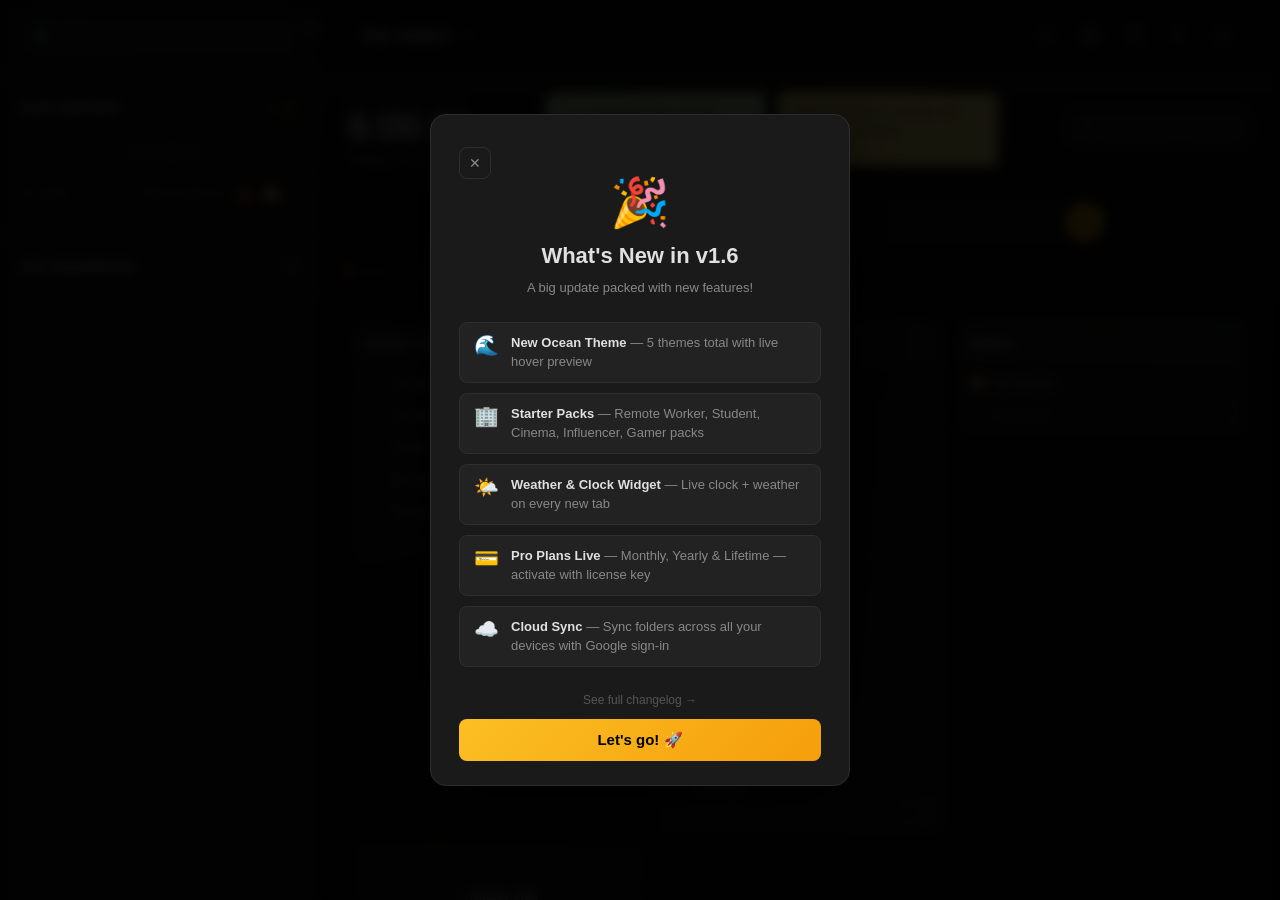
==== commit c30cd0b2: "feat: update to v1.6 — new UI with clock, weather, search bar" ====
--- a/index.html
+++ b/index.html
@@ -44,7 +44,7 @@
                 
                 <div class="tabs-meta" id="tabsMeta">
                     <span class="tabs-count" id="openTabsCount" data-i18n="tabs_count">0 tabs</span>
-                    <span class="tabs-window"><span data-i18n="current_window">Current window</span> <button id="saveWindowLinks" title="stash open tabs in the new folder" data-i18n-title="stash_tabs_tooltip">📥</button> <button id="closeWindowTabs" title="close windows with all tabs" data-i18n-title="close_window_tooltip">✕</button></span>
+                    <span class="tabs-window"><span data-i18n="current_window">Current window</span> <button id="saveWindowLinks" title="stash open tabs in the new folder" data-i18n-title="stash_tabs_tooltip">📥</button> <button id="importTabGroupsBtn" data-i18n-title="import_tab_groups">🗂️</button> <button id="closeWindowTabs" title="close windows with all tabs" data-i18n-title="close_window_tooltip">✕</button></span>
                 </div>
                 <div class="tabs-list" id="openTabsList">
                     <!-- Populated by JS -->
@@ -81,6 +81,69 @@
                     </div>
                 </div>
                 <div class="header-right">
+                    <!-- Sync Status Chip -->
+                    <div id="syncStatus" class="sync-chip hidden">
+                        <span class="sync-dot" id="syncDot"></span>
+                        <span id="syncStatusText"></span>
+                    </div>
+
+                    <!-- Google Apps Launcher -->
+                    <div class="dropdown-wrapper">
+                        <button class="icon-btn header-icon-btn" id="googleAppsToggle" title="Google Apps">
+                            <svg width="20" height="20" viewBox="0 0 24 24" fill="currentColor"><circle cx="5" cy="5" r="2"/><circle cx="12" cy="5" r="2"/><circle cx="19" cy="5" r="2"/><circle cx="5" cy="12" r="2"/><circle cx="12" cy="12" r="2"/><circle cx="19" cy="12" r="2"/><circle cx="5" cy="19" r="2"/><circle cx="12" cy="19" r="2"/><circle cx="19" cy="19" r="2"/></svg>
+                        </button>
+                        <div class="dropdown-menu google-apps-menu" id="googleAppsMenu">
+                            <a class="gapp-item" href="https://www.google.com" target="_blank">
+                                <img src="https://www.google.com/favicon.ico" alt="">
+                                <span>Search</span>
+                            </a>
+                            <a class="gapp-item" href="https://mail.google.com" target="_blank">
+                                <img src="https://ssl.gstatic.com/ui/v1/icons/mail/rfr/gmail.ico" alt="">
+                                <span>Gmail</span>
+                            </a>
+                            <a class="gapp-item" href="https://drive.google.com" target="_blank">
+                                <img src="https://ssl.gstatic.com/images/branding/product/1x/drive_2020q4_32dp.png" alt="">
+                                <span>Drive</span>
+                            </a>
+                            <a class="gapp-item" href="https://www.youtube.com" target="_blank">
+                                <img src="https://www.youtube.com/favicon.ico" alt="">
+                                <span>YouTube</span>
+                            </a>
+                            <a class="gapp-item" href="https://gemini.google.com" target="_blank">
+                                <img src="https://www.gstatic.com/lamda/images/gemini_sparkle_v002_d4735304ff6292a690345.svg" alt="">
+                                <span>Gemini</span>
+                            </a>
+                            <a class="gapp-item" href="https://maps.google.com" target="_blank">
+                                <img src="https://maps.google.com/favicon.ico" alt="">
+                                <span>Maps</span>
+                            </a>
+                            <a class="gapp-item" href="https://calendar.google.com" target="_blank">
+                                <img src="https://calendar.google.com/googlecalendar/images/favicon_v2014_9.ico" alt="">
+                                <span>Calendar</span>
+                            </a>
+                            <a class="gapp-item" href="https://photos.google.com" target="_blank">
+                                <img src="https://www.gstatic.com/images/icons/material/apps/photos/2x/ic_photos_googlephotos_48dp.png" alt="">
+                                <span>Photos</span>
+                            </a>
+                            <a class="gapp-item" href="https://meet.google.com" target="_blank">
+                                <img src="https://meet.google.com/favicon.ico" alt="">
+                                <span>Meet</span>
+                            </a>
+                            <a class="gapp-item" href="https://docs.google.com" target="_blank">
+                                <img src="https://ssl.gstatic.com/docs/documents/images/kix-favicon7.ico" alt="">
+                                <span>Docs</span>
+                            </a>
+                            <a class="gapp-item" href="https://sheets.google.com" target="_blank">
+                                <img src="https://ssl.gstatic.com/docs/spreadsheets/favicon3.ico" alt="">
+                                <span>Sheets</span>
+                            </a>
+                            <a class="gapp-item" href="https://translate.google.com" target="_blank">
+                                <img src="https://translate.google.com/favicon.ico" alt="">
+                                <span>Translate</span>
+                            </a>
+                        </div>
+                    </div>
+
                     <!-- Language Dropdown -->
                     <div class="dropdown-wrapper">
                         <button class="icon-btn header-icon-btn" id="languageToggle" title="Language" data-i18n-title="language">
@@ -126,9 +189,9 @@
                                 <span><svg width="16" height="16" viewBox="0 0 24 24" fill="none" stroke="currentColor" stroke-width="2"><polyline points="22 12 18 12 15 21 9 3 6 12 2 12"></polyline></svg></span>
                                 <span>What's New</span>
                             </a>
-                            <button class="dropdown-item">
+                            <button class="dropdown-item" id="keyboardShortcutsBtn">
                                 <span><svg width="16" height="16" viewBox="0 0 24 24" fill="none" stroke="currentColor" stroke-width="2"><rect x="2" y="4" width="20" height="16" rx="2" ry="2"></rect><path d="M6 8h.01M10 8h.01M14 8h.01M18 8h.01M6 12h.01M10 12h.01M14 12h.01M18 12h.01M6 16h12"></path></svg></span>
-                                Keyboard shortcuts
+                                <span data-i18n="shortcuts">Keyboard shortcuts</span>
                             </button>
                             <div class="dropdown-divider"></div>
                             <button class="dropdown-item">
@@ -152,25 +215,37 @@
                         <button class="icon-btn header-icon-btn" id="profileToggle" title="Profile" data-i18n-title="profile">
                             <svg width="20" height="20" viewBox="0 0 24 24" fill="none" stroke="currentColor" stroke-width="2"><path d="M20 21v-2a4 4 0 0 0-4-4H8a4 4 0 0 0-4 4v2"></path><circle cx="12" cy="7" r="4"></circle></svg>
                         </button>
-                        <div class="dropdown-menu" id="profileMenu">
-                            <button class="dropdown-item">
-                                <span><svg width="16" height="16" viewBox="0 0 24 24" fill="none" stroke="currentColor" stroke-width="2"><path d="M20 21v-2a4 4 0 0 0-4-4H8a4 4 0 0 0-4 4v2"></path><circle cx="12" cy="7" r="4"></circle></svg></span>
-                                Login →
-                            </button>
+                        <div class="dropdown-menu" id="profileMenu" style="width:240px;">
+                            <!-- Signed out state -->
+                            <div id="profileSignedOut">
+                                <div class="sync-cta-row" data-i18n="sync_sign_in_cta">Sign in to sync across devices</div>
+                                <button class="dropdown-item" id="signInBtn">
+                                    <span>🔑</span> <span data-i18n="sign_in_google">Sign in with Google</span>
+                                </button>
+                            </div>
+                            <!-- Signed in state -->
+                            <div id="profileSignedIn" class="hidden">
+                                <div class="dropdown-item user-info-row" style="cursor:default;">
+                                    <img id="userAvatar" class="user-avatar" src="" alt="">
+                                    <div>
+                                        <div id="userName" class="user-name"></div>
+                                        <div id="userEmail" class="user-email"></div>
+                                    </div>
+                                </div>
+                                <div class="sync-info-row">
+                                    <span id="lastSyncText" class="sync-time-text"></span>
+                                    <button class="sync-now-btn" id="syncNowBtn" data-i18n="sync_now">Sync Now</button>
+                                </div>
+                                <div class="dropdown-divider"></div>
+                                <button class="dropdown-item text-danger" id="signOutBtn">
+                                    <span>🚪</span> <span data-i18n="sign_out">Sign Out</span>
+                                </button>
+                            </div>
+                            <div class="dropdown-divider"></div>
                             <button class="dropdown-item" id="exportBackupBtn">
                                 <span><svg width="16" height="16" viewBox="0 0 24 24" fill="none" stroke="currentColor" stroke-width="2"><path d="M21 15v4a2 2 0 0 1-2 2H5a2 2 0 0 1-2-2v-4"></path><polyline points="7 10 12 15 17 10"></polyline><line x1="12" y1="15" x2="12" y2="3"></line></svg></span>
                                 <span data-i18n="export_backup">Export & backup</span>
                             </button>
-                            
-                            <div class="pro-features-box">
-                                <span class="pro-features-title" data-i18n="pro_features">Pro features:</span>
-                                <ul>
-                                    <li>— Unlimited spaces</li>
-                                    <li>— Collapsable folders</li>
-                                    <li>— Cross-device sync</li>
-                                    <li>— Space sharing</li>
-                                </ul>
-                            </div>
                         </div>
                     </div>
 
@@ -192,7 +267,11 @@
                             
                             <button class="dropdown-item" id="themeDropdownBtn">
                                 <span><svg width="16" height="16" viewBox="0 0 24 24" fill="none" stroke="currentColor" stroke-width="2"><path d="M21 12.79A9 9 0 1 1 11.21 3 7 7 0 0 0 21 12.79z"></path></svg></span>
-                                Theme: Dark
+                                <span id="themeDropdownLabel">Theme: Dark</span>
+                            </button>
+                            <button class="dropdown-item" id="bgSettingsBtn">
+                                <span>🎨</span>
+                                <span>Custom Background</span>
                             </button>
                             <div class="dropdown-item toggle-item">
                                 <span data-i18n="show_on_new_tab">Show NewTabFolders on new tab</span>
@@ -214,32 +293,116 @@
                             </div>
                             <div class="dropdown-divider"></div>
 
+                            <div class="dropdown-divider"></div>
+                            <!-- Column count -->
+                            <div class="dropdown-item" style="flex-direction:column; align-items:flex-start; gap:6px;">
+                                <span style="font-size:13px; color:var(--text-muted);" data-i18n="column_count">Column Count</span>
+                                <div class="col-selector">
+                                    <button class="col-btn active" data-cols="auto" data-i18n="col_auto">Auto</button>
+                                    <button class="col-btn" data-cols="2">2</button>
+                                    <button class="col-btn" data-cols="3">3</button>
+                                    <button class="col-btn" data-cols="4">4</button>
+                                </div>
+                            </div>
+                            <!-- Compact mode -->
+                            <div class="dropdown-item toggle-item" id="compactModeItem">
+                                <span data-i18n="compact_mode">Compact Mode</span>
+                                <div class="toggle-switch" id="compactModeToggle"></div>
+                            </div>
+                            <div class="dropdown-divider"></div>
+
                             <button class="dropdown-item" id="dropdownImportBtn">
                                 Import data
                             </button>
+                            <button class="dropdown-item" id="importChromeBookmarksBtn">
+                                <span>🔖</span> <span data-i18n="import_chrome_bookmarks">Import Chrome Bookmarks</span>
+                            </button>
                             <button class="dropdown-item" id="dropdownExportBtn">
                                 Export & backup
                             </button>
+                            <button class="dropdown-item" id="checkLinksBtn">
+                                <span>🔍</span> <span data-i18n="check_links">Check Broken Links</span>
+                            </button>
                         </div>
                     </div>
                 </div>
             </header>
 
+            <!-- Widget Bar -->
+            <div class="widget-bar" id="widgetBar">
+                <div class="widget widget-clock">
+                    <div class="widget-greeting" id="widgetGreeting"></div>
+                    <div class="widget-time" id="widgetTime">--:--</div>
+                    <div class="widget-date" id="widgetDate"></div>
+                </div>
+                <div class="notes-container" id="notesContainer">
+                    <div class="sticky-note bg-note-green">
+                        If you fall asleep now, you will dream. If you study now, you will live your dream.
+                    </div>
+                    <div class="sticky-note bg-note-yellow">
+                        When you think it's too late, the truth is, it's still early.
+                    </div>
+                </div>
+                <div class="widget-weather" id="widgetWeather">
+                    <div class="weather-loading">🌡️ Loading weather…</div>
+                </div>
+            </div>
+
+            <!-- Web Search Bar -->
+            <div class="web-search-section" id="webSearchSection">
+                <div class="web-search-bar">
+                    <div class="search-engine-picker" id="searchEnginePicker">
+                        <img id="searchEngineIcon" class="engine-icon" src="" alt="">
+                        <span id="searchEngineName">Google</span>
+                        <svg width="12" height="12" viewBox="0 0 24 24" fill="none" stroke="currentColor" stroke-width="2.5"><polyline points="6 9 12 15 18 9"></polyline></svg>
+                        <div class="engine-dropdown" id="engineDropdown">
+                            <button class="engine-option" data-engine="google" data-url="https://www.google.com/search?q=" data-favicon="https://www.google.com/favicon.ico">
+                                <img src="https://www.google.com/favicon.ico" alt=""> Google
+                            </button>
+                            <button class="engine-option" data-engine="bing" data-url="https://www.bing.com/search?q=" data-favicon="https://www.bing.com/favicon.ico">
+                                <img src="https://www.bing.com/favicon.ico" alt=""> Bing
+                            </button>
+                            <button class="engine-option" data-engine="duckduckgo" data-url="https://duckduckgo.com/?q=" data-favicon="https://duckduckgo.com/favicon.ico">
+                                <img src="https://duckduckgo.com/favicon.ico" alt=""> DuckDuckGo
+                            </button>
+                            <button class="engine-option" data-engine="youtube" data-url="https://www.youtube.com/results?search_query=" data-favicon="https://www.youtube.com/favicon.ico">
+                                <img src="https://www.youtube.com/favicon.ico" alt=""> YouTube
+                            </button>
+                        </div>
+                    </div>
+                    <input type="text" id="webSearchInput" class="web-search-input" placeholder="Search the web…" autocomplete="off" autocorrect="off" spellcheck="false">
+                    <button class="web-search-btn" id="webSearchBtn">
+                        <svg width="18" height="18" viewBox="0 0 24 24" fill="none" stroke="currentColor" stroke-width="2.5" stroke-linecap="round" stroke-linejoin="round"><circle cx="11" cy="11" r="8"></circle><line x1="21" y1="21" x2="16.65" y2="16.65"></line></svg>
+                    </button>
+                </div>
+            </div>
+
+            <!-- Quick Access Bar -->
+            <div class="quick-bar" id="quickBar">
+                <!-- Populated by JS -->
+            </div>
+
             <div class="content-scroll">
+                <!-- Most Visited -->
+                <div class="most-visited-section hidden" id="mostVisitedSection">
+                    <div class="most-visited-header">
+                        <span>⚡ Most Visited</span>
+                    </div>
+                    <div class="most-visited-list" id="mostVisitedList">
+                        <!-- Populated by JS -->
+                    </div>
+                </div>
+
+                <!-- Tag Filter Bar -->
+                <div class="tag-filter-bar" id="tagFilterBar">
+                    <!-- Populated by JS -->
+                </div>
                 <div class="folders-wrapper">
                     <div class="folders-grid" id="foldersGrid">
                         <!-- Populated by JS -->
                     </div>
                 </div>
                 
-                <div class="notes-container" id="notesContainer">
-                    <div class="sticky-note bg-note-green">
-                        If you fall asleep now, you will dream. If you study now, you will live your dream.
-                    </div>
-                    <div class="sticky-note bg-note-yellow">
-                        When you think it's too late, the truth is, it's still early.
-                    </div>
-                </div>
             </div>
         </main>
     </div>
@@ -265,6 +428,15 @@
                 <div class="form-group">
                     <label for="linkIcon">Icon <span class="label-hint">(URL/Emoji, optional)</span></label>
                     <input type="text" id="linkIcon" placeholder="🔗" maxlength="200">
+                </div>
+                <div class="form-group">
+                    <label for="linkTags" data-i18n="link_tags">Tags</label>
+                    <input type="text" id="linkTags" placeholder="work, design, tools" data-i18n-placeholder="tags_placeholder" autocomplete="off">
+                    <div class="tags-preview" id="tagsPreview"></div>
+                </div>
+                <div class="form-group">
+                    <label for="linkNote" data-i18n="link_note">Note</label>
+                    <textarea id="linkNote" rows="2" placeholder="Add a note (optional)" data-i18n-placeholder="note_placeholder" style="resize:vertical; width:100%; background:var(--bg-tertiary); border:1px solid var(--border); border-radius:var(--radius-sm); padding:8px 10px; color:var(--text); font-size:13px; font-family:inherit;"></textarea>
                 </div>
                 <div class="form-actions">
                     <button type="button" class="btn-secondary" data-close="addLinkModal">Cancel</button>
@@ -286,6 +458,9 @@
                 <button class="color-dot bg-pink" data-color="pink"></button>
                 <button class="color-dot bg-orange" data-color="orange"></button>
                 <button class="color-dot bg-teal" data-color="teal"></button>
+                <label class="color-dot" style="background:conic-gradient(red,yellow,green,cyan,blue,magenta,red); cursor:pointer; position:relative; overflow:hidden;" title="Custom color">
+                    <input type="color" id="customColorPicker" style="opacity:0; position:absolute; inset:0; cursor:pointer; width:100%; height:100%;" value="#8b5cf6">
+                </label>
             </div>
             <div class="context-menu-list">
                 <button class="context-btn" id="ctxAddBookmark">+Add bookmark</button>
@@ -294,6 +469,7 @@
                 <button class="context-btn" id="ctxOpenAll">Open All</button>
                 <button class="context-btn" id="ctxOpenNewWin">Open in New Win</button>
                 <div class="context-divider"></div>
+                <button class="context-btn" id="ctxPin" data-i18n="pin_folder">Pin Folder</button>
                 <button class="context-btn" id="ctxRename">Rename</button>
                 <button class="context-btn" id="ctxDuplicate">Duplicate</button>
                 <button class="context-btn text-danger" id="ctxDelete">Delete</button>
@@ -321,7 +497,7 @@
                         <li>✅ Priority support</li>
                         <li>✅ No ads, forever</li>
                     </ul>
-                    <button class="pricing-btn">Subscribe Monthly</button>
+                    <button class="pricing-btn" data-checkout="https://methefor.lemonsqueezy.com/checkout/buy/4b104231-b5c0-4a7e-a9cd-a371157611d3">Subscribe Monthly</button>
                 </div>
                 <div class="pricing-card popular" data-plan="yearly">
                     <div class="popular-badge">MOST POPULAR</div>
@@ -335,7 +511,7 @@
                         <li>✅ Early access to features</li>
                         <li>✅ Export / Import data</li>
                     </ul>
-                    <button class="pricing-btn popular-btn">Subscribe Yearly</button>
+                    <button class="pricing-btn popular-btn" data-checkout="https://methefor.lemonsqueezy.com/checkout/buy/a20c7f88-d19b-4393-b33b-eaca082f7471">Subscribe Yearly</button>
                 </div>
                 <div class="pricing-card" data-plan="lifetime">
                     <h3>Lifetime</h3>
@@ -347,10 +523,18 @@
                         <li>✅ VIP support</li>
                         <li>✅ Early beta access</li>
                     </ul>
-                    <button class="pricing-btn">Buy Lifetime</button>
-                </div>
-            </div>
-            <p class="modal-footer-text">💳 Secure payment via Stripe &nbsp;•&nbsp; 30-day money-back guarantee</p>
+                    <button class="pricing-btn" data-checkout="https://methefor.lemonsqueezy.com/checkout/buy/12535de7-7e0e-4698-9bbc-51dd0547307a">Buy Lifetime</button>
+                </div>
+            </div>
+            <p class="modal-footer-text">💳 Secure payment via LemonSqueezy &nbsp;•&nbsp; 30-day money-back guarantee</p>
+            <div class="license-activate-section">
+                <p class="license-label">Already purchased? Enter your license key:</p>
+                <div class="license-input-row">
+                    <input type="text" id="licenseKeyInput" class="license-input" placeholder="XXXXXXXX-XXXX-XXXX-XXXX-XXXXXXXXXXXX">
+                    <button class="btn-primary" id="activateLicenseBtn">Activate</button>
+                </div>
+                <p id="licenseStatusMsg" class="license-status-msg"></p>
+            </div>
             <p class="demo-hint">Developer? Press <kbd>Shift</kbd>+<kbd>Alt</kbd>+<kbd>P</kbd> to activate 7-day PRO demo</p>
         </div>
     </div>
@@ -366,10 +550,22 @@
                 <h4>Theme</h4>
                 <div class="theme-grid" id="themeGrid">
                     <button class="theme-btn active" data-theme="dark">🌑 Dark</button>
-                    <button class="theme-btn pro-locked" data-theme="light">☀️ Light <span class="lock-tag">PRO</span></button>
-                    <button class="theme-btn pro-locked" data-theme="cyberpunk">⚡ Cyberpunk <span class="lock-tag">PRO</span></button>
-                    <button class="theme-btn pro-locked" data-theme="nord">🧊 Nord <span class="lock-tag">PRO</span></button>
-                </div>
+                    <button class="theme-btn pro-locked" data-theme="light" data-pro="1">☀️ Light <span class="lock-tag">PRO</span></button>
+                    <button class="theme-btn pro-locked" data-theme="cyberpunk" data-pro="1">⚡ Cyberpunk <span class="lock-tag">PRO</span></button>
+                    <button class="theme-btn pro-locked" data-theme="nord" data-pro="1">🧊 Nord <span class="lock-tag">PRO</span></button>
+                    <button class="theme-btn pro-locked" data-theme="ocean" data-pro="1">🌊 Ocean <span class="lock-tag">PRO</span></button>
+                </div>
+            </div>
+            <div class="settings-section">
+                <h4>Background</h4>
+                <div class="bg-preset-grid" id="bgPresetGrid">
+                    <!-- Populated by JS -->
+                </div>
+                <div class="bg-url-row">
+                    <input type="text" id="bgUrlInput" class="bg-url-input" placeholder="Image URL (https://…)">
+                    <button class="btn-secondary" id="bgUrlApplyBtn">Apply</button>
+                </div>
+                <button class="btn-secondary bg-reset-btn" id="bgResetBtn">↩ Reset background</button>
             </div>
             <div class="settings-section">
                 <h4>Data</h4>
@@ -508,7 +704,178 @@
         </div>
     </div>
 
+    <!-- Keyboard Shortcuts Modal -->
+    <div class="modal-overlay" id="shortcutsModal">
+        <div class="modal modal-sm">
+            <div class="modal-header">
+                <h3 data-i18n="shortcuts">Keyboard Shortcuts</h3>
+                <button class="modal-close" data-close="shortcutsModal">✕</button>
+            </div>
+            <div class="shortcuts-list">
+                <div class="shortcut-row">
+                    <span class="shortcut-desc" data-i18n="shortcut_undo">Undo last deletion</span>
+                    <div class="shortcut-keys"><kbd>Ctrl</kbd>+<kbd>Z</kbd></div>
+                </div>
+                <div class="shortcut-row">
+                    <span class="shortcut-desc" data-i18n="shortcut_close_modal">Close modal / dialog</span>
+                    <div class="shortcut-keys"><kbd>Esc</kbd></div>
+                </div>
+                <div class="shortcut-row">
+                    <span class="shortcut-desc" data-i18n="shortcut_rename">Rename folder</span>
+                    <div class="shortcut-keys" data-i18n="shortcut_dblclick">Double click</div>
+                </div>
+                <div class="shortcut-row">
+                    <span class="shortcut-desc" data-i18n="shortcut_multiselect">Multi-select items</span>
+                    <div class="shortcut-keys"><kbd>Shift</kbd> + Click</div>
+                </div>
+                <div class="shortcut-row">
+                    <span class="shortcut-desc" data-i18n="shortcut_pro_demo">Activate 7-day PRO demo</span>
+                    <div class="shortcut-keys"><kbd>Shift</kbd>+<kbd>Alt</kbd>+<kbd>P</kbd></div>
+                </div>
+            </div>
+        </div>
+    </div>
+
+    <!-- Folder Template Picker Modal -->
+    <div class="modal-overlay" id="templateModal">
+        <div class="modal modal-md">
+            <div class="modal-header">
+                <h3>Add Folders</h3>
+                <button class="modal-close" data-close="templateModal">✕</button>
+            </div>
+
+            <!-- Single folder templates -->
+            <p class="template-section-label">Single Folder</p>
+            <div class="template-grid">
+                <button class="template-card" data-template="blank">
+                    <span class="template-icon">📁</span>
+                    <span class="template-name" data-i18n="template_blank">Blank</span>
+                    <span class="template-hint" data-i18n="template_blank_hint">Empty folder</span>
+                </button>
+                <button class="template-card" data-template="work">
+                    <span class="template-icon">💼</span>
+                    <span class="template-name" data-i18n="template_work">Work</span>
+                    <span class="template-hint">Gmail, Drive, GitHub</span>
+                </button>
+                <button class="template-card" data-template="reading">
+                    <span class="template-icon">📚</span>
+                    <span class="template-name" data-i18n="template_reading">Reading</span>
+                    <span class="template-hint">Medium, HN, Reddit</span>
+                </button>
+                <button class="template-card" data-template="social">
+                    <span class="template-icon">🌐</span>
+                    <span class="template-name" data-i18n="template_social">Social</span>
+                    <span class="template-hint">X, Instagram, LinkedIn</span>
+                </button>
+                <button class="template-card" data-template="ai">
+                    <span class="template-icon">🤖</span>
+                    <span class="template-name" data-i18n="template_ai">AI Tools</span>
+                    <span class="template-hint">Claude, ChatGPT, Gemini</span>
+                </button>
+            </div>
+
+            <!-- Starter Packs -->
+            <div class="pack-section-divider">
+                <span>Starter Packs</span>
+                <span class="pack-divider-hint">Add multiple folders at once</span>
+            </div>
+            <div class="pack-grid">
+                <button class="pack-card" data-pack="remote-work">
+                    <div class="pack-top">
+                        <span class="pack-icon">🏢</span>
+                        <div class="pack-info">
+                            <div class="pack-name">Remote Worker</div>
+                            <div class="pack-desc">Communication · Projects · Dev Tools</div>
+                        </div>
+                        <span class="pack-badge free">FREE</span>
+                    </div>
+                    <div class="pack-folders">📧 Communication &bull; 📋 Projects &bull; 💻 Dev Tools</div>
+                </button>
+                <button class="pack-card" data-pack="student">
+                    <div class="pack-top">
+                        <span class="pack-icon">📚</span>
+                        <div class="pack-info">
+                            <div class="pack-name">Student</div>
+                            <div class="pack-desc">Learning · Study Tools · Research</div>
+                        </div>
+                        <span class="pack-badge free">FREE</span>
+                    </div>
+                    <div class="pack-folders">🎓 Learning &bull; 📝 Study Tools &bull; 🔬 Research</div>
+                </button>
+                <button class="pack-card pro-pack" data-pack="cinema">
+                    <div class="pack-top">
+                        <span class="pack-icon">🎬</span>
+                        <div class="pack-info">
+                            <div class="pack-name">Cinema &amp; TV</div>
+                            <div class="pack-desc">Streaming · Discover · Music</div>
+                        </div>
+                        <span class="pack-badge pro">PRO</span>
+                    </div>
+                    <div class="pack-folders">🍿 Streaming &bull; ⭐ Discover &bull; 🎵 Music</div>
+                </button>
+                <button class="pack-card pro-pack" data-pack="influencer">
+                    <div class="pack-top">
+                        <span class="pack-icon">📱</span>
+                        <div class="pack-info">
+                            <div class="pack-name">Influencer</div>
+                            <div class="pack-desc">Social Media · Design · Analytics</div>
+                        </div>
+                        <span class="pack-badge pro">PRO</span>
+                    </div>
+                    <div class="pack-folders">📢 Social Media &bull; 🎨 Design &bull; 📊 Analytics</div>
+                </button>
+                <button class="pack-card pro-pack" data-pack="gamer">
+                    <div class="pack-top">
+                        <span class="pack-icon">🎮</span>
+                        <div class="pack-info">
+                            <div class="pack-name">Gamer</div>
+                            <div class="pack-desc">Platforms · Streaming · Community</div>
+                        </div>
+                        <span class="pack-badge pro">PRO</span>
+                    </div>
+                    <div class="pack-folders">🕹️ Platforms &bull; 🔴 Streaming &bull; 👥 Community</div>
+                </button>
+            </div>
+        </div>
+    </div>
+
+    <!-- Import Chrome Bookmarks Modal -->
+    <div class="modal-overlay" id="importBookmarksModal">
+        <div class="modal modal-sm">
+            <div class="modal-header">
+                <h3 data-i18n="import_chrome_bookmarks">Import Chrome Bookmarks</h3>
+                <button class="modal-close" data-close="importBookmarksModal">✕</button>
+            </div>
+            <p id="importBookmarksDesc" style="color:var(--text-muted); font-size:13px; margin-bottom:12px;"></p>
+            <div class="bookmark-preview" id="importBookmarksPreview">
+                <!-- Populated by JS -->
+            </div>
+            <div class="form-actions">
+                <button type="button" class="btn-secondary" data-close="importBookmarksModal" data-i18n="cancel">Cancel</button>
+                <button type="button" class="btn-primary" id="confirmImportBookmarksBtn" data-i18n="import_bookmarks_confirm">Import All</button>
+            </div>
+        </div>
+    </div>
+
+    <!-- What's New Modal -->
+    <div class="modal-overlay" id="whatsNewModal">
+        <div class="modal modal-sm wn-modal">
+            <button class="modal-close" data-close="whatsNewModal">✕</button>
+            <div class="wn-header">
+                <div class="wn-emoji" id="whatsNewEmoji">🎉</div>
+                <h2 class="wn-title" id="whatsNewTitle"></h2>
+                <p class="wn-subtitle" id="whatsNewSubtitle"></p>
+            </div>
+            <ul class="wn-list" id="whatsNewList"></ul>
+            <div class="wn-actions">
+                <a href="changelog.html" target="_blank" class="wn-changelog-link">See full changelog →</a>
+                <button class="btn-primary wn-cta" data-close="whatsNewModal">Let's go! 🚀</button>
+            </div>
+        </div>
+    </div>
+
     <script src="js/translations.js"></script>
+    <script src="js/sync.js"></script>
     <script src="js/app.js"></script>
 </body>
 </html>
--- a/css/styles.css
+++ b/css/styles.css
@@ -70,6 +70,29 @@
     --accent-glow:  rgba(136, 192, 208, 0.2);
 }
 
+[data-theme="ocean"] {
+    --bg:           #0d1b2a;
+    --bg-secondary: #1b2a3d;
+    --bg-tertiary:  #243448;
+    --border:       #2d4460;
+    --border-hover: #3d5a7a;
+    --text:         #ddeeff;
+    --text-muted:   #7a9bb8;
+    --text-dim:     #3a5572;
+    --accent:       #38bdf8;
+    --accent-hover: #0ea5e9;
+    --accent-glow:  rgba(56, 189, 248, 0.25);
+    --danger:       #ef4444;
+    --danger-hover: #dc2626;
+    --success:      #22c55e;
+    --pro-color:    #a855f7;
+    --radius:       12px;
+    --radius-sm:    8px;
+    --shadow:       0 4px 24px rgba(0,0,0,0.5);
+    --shadow-hover: 0 8px 32px rgba(0,0,0,0.7);
+    --transition:   0.2s ease;
+}
+
 /* ---------- Reset & Base ---------- */
 *, *::before, *::after {
     margin: 0;
@@ -622,25 +645,30 @@
 .content-scroll {
     flex: 1;
     overflow-y: auto;
-    padding: 20px;
+    padding: 12px 16px;
 }
 
 .folders-wrapper {
     background: rgba(255, 255, 255, 0.02);
     border: 1px solid rgba(255, 255, 255, 0.05);
-    border-radius: 24px;
-    padding: 30px;
+    border-radius: 16px;
+    padding: 16px;
     box-shadow: inset 0 2px 20px rgba(0,0,0,0.3), 0 10px 30px rgba(0,0,0,0.2);
-    margin-bottom: 20px;
+    margin-bottom: 12px;
     min-height: 50vh;
 }
 
 .folders-grid {
-    display: flex;
-    flex-wrap: wrap;
-    gap: 20px;
+    display: grid;
+    grid-template-columns: repeat(var(--col-count, auto-fill), minmax(220px, 1fr));
+    gap: 12px;
     align-items: start;
 }
+
+/* Column count overrides */
+.folders-grid.cols-2 { grid-template-columns: repeat(2, 1fr); }
+.folders-grid.cols-3 { grid-template-columns: repeat(3, 1fr); }
+.folders-grid.cols-4 { grid-template-columns: repeat(4, 1fr); }
 
 
 /* ---------- Folder Card ---------- */
@@ -683,14 +711,14 @@
 .folder-header {
     display: flex;
     align-items: center;
-    gap: 8px;
-    padding: 14px 16px;
+    gap: 6px;
+    padding: 8px 10px;
     background: var(--bg-tertiary);
     border-bottom: 1px solid var(--border);
 }
 
 .folder-emoji {
-    font-size: 18px;
+    font-size: 14px;
     flex-shrink: 0;
 }
 
@@ -700,7 +728,7 @@
     border: none;
     outline: none;
     color: var(--text);
-    font-size: 14px;
+    font-size: 12px;
     font-weight: 600;
     cursor: default;
     min-width: 0;
@@ -721,13 +749,13 @@
 .folder-card:hover .folder-actions { opacity: 1; }
 
 .folder-action-btn {
-    width: 28px;
-    height: 28px;
+    width: 22px;
+    height: 22px;
     border: none;
-    border-radius: 6px;
+    border-radius: 5px;
     background: transparent;
     color: var(--text-muted);
-    font-size: 14px;
+    font-size: 12px;
     cursor: pointer;
     display: flex;
     align-items: center;
@@ -747,18 +775,18 @@
 
 /* Links Container */
 .links-container {
-    padding: 8px;
+    padding: 4px 6px;
     display: flex;
     flex-direction: column;
-    gap: 2px;
+    gap: 1px;
 }
 
 .link-item {
     display: flex;
     align-items: center;
-    gap: 10px;
-    padding: 9px 10px;
-    border-radius: var(--radius-sm);
+    gap: 7px;
+    padding: 5px 6px;
+    border-radius: 6px;
     text-decoration: none;
     color: var(--text);
     transition: background var(--transition);
@@ -771,15 +799,15 @@
 }
 
 .link-icon {
-    font-size: 16px;
+    font-size: 13px;
     flex-shrink: 0;
-    width: 22px;
+    width: 16px;
     text-align: center;
 }
 
 .link-text {
     flex: 1;
-    font-size: 13px;
+    font-size: 12px;
     font-weight: 500;
     white-space: nowrap;
     overflow: hidden;
@@ -849,17 +877,17 @@
 .add-link-btn {
     display: flex;
     align-items: center;
-    gap: 8px;
+    gap: 6px;
     width: 100%;
-    padding: 9px 10px;
+    padding: 5px 8px;
     border: 1px dashed var(--border);
-    border-radius: var(--radius-sm);
+    border-radius: 6px;
     background: transparent;
     color: var(--text-dim);
-    font-size: 13px;
+    font-size: 11px;
     cursor: pointer;
     transition: all var(--transition);
-    margin-top: 4px;
+    margin-top: 2px;
 }
 
 .add-link-btn:hover {
@@ -1161,6 +1189,51 @@
     color: var(--text-muted);
 }
 
+/* License Activation */
+.license-activate-section {
+    margin-top: 20px;
+    padding: 16px 20px;
+    background: var(--bg-tertiary);
+    border: 1px solid var(--border);
+    border-radius: 12px;
+}
+
+.license-label {
+    font-size: 13px;
+    color: var(--text-muted);
+    margin-bottom: 10px;
+}
+
+.license-input-row {
+    display: flex;
+    gap: 8px;
+}
+
+.license-input {
+    flex: 1;
+    background: var(--bg-secondary);
+    border: 1px solid var(--border);
+    border-radius: 8px;
+    padding: 8px 12px;
+    color: var(--text-main);
+    font-size: 13px;
+    font-family: monospace;
+    outline: none;
+}
+
+.license-input:focus {
+    border-color: var(--accent);
+}
+
+.license-status-msg {
+    font-size: 12px;
+    margin-top: 8px;
+    min-height: 18px;
+}
+
+.license-status-msg.success { color: var(--success); }
+.license-status-msg.error   { color: var(--danger); }
+
 /* Settings Modal */
 .settings-section {
     margin-bottom: 28px;
@@ -1409,10 +1482,10 @@
 }
 
 /* ---------- Sticky Notes ---------- */
-.notes-container { display: flex; flex-wrap: wrap; gap: 20px; margin-top: 20px; }
-.sticky-note { width: 240px; padding: 16px; border-radius: 4px; color: #1a1a1a; font-size: 14px; font-weight: 500; line-height: 1.5; box-shadow: 2px 4px 10px rgba(0,0,0,0.1); transform: rotate(-1deg); transition: transform 0.2s ease, box-shadow 0.2s ease; cursor: default; position: relative; }
-.sticky-note:nth-child(even) { transform: rotate(2deg); }
-.sticky-note:hover { transform: rotate(0) scale(1.02); box-shadow: 4px 8px 16px rgba(0,0,0,0.15); z-index: 10; }
+.notes-container { display: flex; flex-wrap: nowrap; gap: 12px; flex: 1; margin: 0 24px; overflow: hidden; }
+.sticky-note { flex: 1; min-width: 0; max-width: 220px; padding: 10px 14px; border-radius: 6px; color: #1a1a1a; font-size: 12px; font-weight: 500; line-height: 1.5; box-shadow: 2px 4px 8px rgba(0,0,0,0.12); transform: rotate(-1deg); transition: transform 0.2s ease, box-shadow 0.2s ease; cursor: default; position: relative; overflow: hidden; display: -webkit-box; -webkit-line-clamp: 3; line-clamp: 3; -webkit-box-orient: vertical; }
+.sticky-note:nth-child(even) { transform: rotate(1deg); }
+.sticky-note:hover { transform: rotate(0) scale(1.03); box-shadow: 3px 6px 14px rgba(0,0,0,0.18); z-index: 10; -webkit-line-clamp: unset; line-clamp: unset; overflow: visible; }
 .bg-note-green { background-color: #d1f2b5; }
 .bg-note-yellow { background-color: #fef08a; }
 
@@ -1640,3 +1713,1192 @@
 .import-backup-card:hover {
     background: var(--accent-glow);
 }
+
+/* ---------- Keyboard Shortcuts Modal ---------- */
+.shortcuts-list {
+    display: flex;
+    flex-direction: column;
+    gap: 6px;
+}
+
+.shortcut-row {
+    display: flex;
+    align-items: center;
+    justify-content: space-between;
+    padding: 10px 12px;
+    background: var(--bg-tertiary);
+    border-radius: var(--radius-sm);
+    gap: 12px;
+}
+
+.shortcut-desc {
+    font-size: 13px;
+    color: var(--text-muted);
+    flex: 1;
+}
+
+.shortcut-keys {
+    display: flex;
+    gap: 4px;
+    align-items: center;
+    flex-shrink: 0;
+    color: var(--text-dim);
+    font-size: 12px;
+}
+
+kbd {
+    background: var(--bg);
+    border: 1px solid var(--border);
+    border-bottom-width: 2px;
+    border-radius: 4px;
+    padding: 2px 7px;
+    font-size: 11px;
+    font-family: monospace;
+    color: var(--text-muted);
+}
+
+/* ---------- Folder Template Modal ---------- */
+.template-section-label {
+    font-size: 11px;
+    font-weight: 700;
+    text-transform: uppercase;
+    letter-spacing: 0.08em;
+    color: var(--text-dim);
+    margin-bottom: 10px;
+}
+
+.template-grid {
+    display: grid;
+    grid-template-columns: repeat(5, 1fr);
+    gap: 8px;
+}
+
+.template-card {
+    background: var(--bg-tertiary);
+    border: 2px solid var(--border);
+    border-radius: var(--radius);
+    padding: 16px 10px;
+    display: flex;
+    flex-direction: column;
+    align-items: center;
+    gap: 5px;
+    cursor: pointer;
+    transition: all var(--transition);
+    text-align: center;
+}
+
+.template-card:hover {
+    border-color: var(--accent);
+    background: var(--accent-glow);
+    transform: translateY(-2px);
+}
+
+.template-icon { font-size: 26px; }
+
+.template-name {
+    font-size: 13px;
+    font-weight: 600;
+    color: var(--text);
+}
+
+.template-hint {
+    font-size: 10px;
+    color: var(--text-dim);
+    line-height: 1.3;
+}
+
+/* ---------- Starter Packs ---------- */
+.pack-section-divider {
+    display: flex;
+    align-items: center;
+    gap: 10px;
+    margin: 20px 0 12px;
+    font-size: 11px;
+    font-weight: 700;
+    text-transform: uppercase;
+    letter-spacing: 0.08em;
+    color: var(--text-dim);
+}
+
+.pack-section-divider::before,
+.pack-section-divider::after {
+    content: '';
+    flex: 1;
+    height: 1px;
+    background: var(--border);
+}
+
+.pack-divider-hint {
+    font-size: 10px;
+    font-weight: 400;
+    letter-spacing: 0;
+    text-transform: none;
+    color: var(--text-dim);
+    white-space: nowrap;
+}
+
+.pack-grid {
+    display: flex;
+    flex-direction: column;
+    gap: 8px;
+}
+
+.pack-card {
+    background: var(--bg-tertiary);
+    border: 1.5px solid var(--border);
+    border-radius: var(--radius);
+    padding: 12px 14px;
+    cursor: pointer;
+    text-align: left;
+    transition: all var(--transition);
+}
+
+.pack-card:hover {
+    border-color: var(--accent);
+    background: var(--accent-glow);
+    transform: translateX(2px);
+}
+
+.pack-card.pro-pack {
+    border-style: dashed;
+}
+
+.pack-top {
+    display: flex;
+    align-items: center;
+    gap: 10px;
+}
+
+.pack-icon {
+    font-size: 22px;
+    flex-shrink: 0;
+}
+
+.pack-info {
+    flex: 1;
+}
+
+.pack-name {
+    font-size: 14px;
+    font-weight: 700;
+    color: var(--text);
+}
+
+.pack-desc {
+    font-size: 11px;
+    color: var(--text-muted);
+    margin-top: 1px;
+}
+
+.pack-badge {
+    font-size: 10px;
+    font-weight: 800;
+    padding: 2px 8px;
+    border-radius: 999px;
+    flex-shrink: 0;
+    letter-spacing: 0.04em;
+}
+
+.pack-badge.free {
+    background: rgba(34, 197, 94, 0.15);
+    color: var(--success);
+}
+
+.pack-badge.pro {
+    background: rgba(168, 85, 247, 0.15);
+    color: var(--pro-color);
+}
+
+.pack-folders {
+    font-size: 11px;
+    color: var(--text-dim);
+    margin-top: 6px;
+    line-height: 1.4;
+}
+
+/* ---------- Empty State (large) ---------- */
+.empty-state-large {
+    grid-column: 1 / -1;
+    text-align: center;
+    padding: 60px 20px;
+    display: flex;
+    flex-direction: column;
+    align-items: center;
+    gap: 0;
+}
+
+.empty-state-large .empty-icon {
+    font-size: 56px;
+    margin-bottom: 16px;
+    opacity: 0.6;
+}
+
+.empty-state-large h3 {
+    font-size: 20px;
+    font-weight: 700;
+    color: var(--text);
+    margin-bottom: 8px;
+}
+
+.empty-state-large p {
+    font-size: 14px;
+    color: var(--text-muted);
+    margin-bottom: 24px;
+}
+
+/* ---------- Tabs-window group button ---------- */
+#importTabGroupsBtn {
+    font-size: 13px;
+}
+
+/* ===================================================
+   BATCH 3 — New Feature Styles
+   =================================================== */
+
+/* ---------- Favicon Images ---------- */
+.link-favicon {
+    width: 16px;
+    height: 16px;
+    border-radius: 3px;
+    object-fit: contain;
+    flex-shrink: 0;
+    display: block;
+}
+.link-favicon-placeholder {
+    width: 16px;
+    height: 16px;
+    display: flex;
+    align-items: center;
+    justify-content: center;
+    font-size: 12px;
+    flex-shrink: 0;
+}
+
+/* ---------- Compact Mode ---------- */
+.folders-grid.compact .link-item {
+    padding: 5px 8px;
+    min-height: unset;
+}
+.folders-grid.compact .link-icon {
+    font-size: 11px;
+    width: 18px;
+}
+.folders-grid.compact .link-text {
+    font-size: 12px;
+}
+.folders-grid.compact .folder-card {
+    padding: 12px;
+}
+.folders-grid.compact .folder-header {
+    margin-bottom: 8px;
+}
+.folders-grid.compact .add-link-btn {
+    padding: 5px 8px;
+    font-size: 12px;
+}
+
+/* ---------- Pinned Folders ---------- */
+.folder-card.pinned {
+    border-top-color: var(--accent) !important;
+    box-shadow: 0 4px 16px var(--accent-glow), 0 4px 12px rgba(0,0,0,0.4);
+}
+.folder-card.pinned::after {
+    content: '📌';
+    position: absolute;
+    top: 8px;
+    right: 8px;
+    font-size: 11px;
+    opacity: 0.7;
+    pointer-events: none;
+}
+.pin-btn.active {
+    color: var(--accent) !important;
+}
+
+/* ---------- Tag System ---------- */
+.tag-filter-bar {
+    display: flex;
+    align-items: center;
+    gap: 8px;
+    padding: 8px 20px 0;
+    flex-wrap: wrap;
+    font-size: 13px;
+    color: var(--text-muted);
+    margin-bottom: -8px;
+}
+.tag-filter-bar:empty { display: none; }
+.tag-pill {
+    background: var(--bg-tertiary);
+    border: 1px solid var(--border);
+    border-radius: 20px;
+    padding: 3px 10px;
+    font-size: 12px;
+    cursor: pointer;
+    color: var(--text-muted);
+    transition: all var(--transition);
+    white-space: nowrap;
+}
+.tag-pill:hover { border-color: var(--accent); color: var(--accent); }
+.tag-pill.active {
+    background: var(--accent-glow);
+    border-color: var(--accent);
+    color: var(--accent);
+}
+.tag-clear-btn {
+    font-size: 11px;
+    color: var(--text-dim);
+    cursor: pointer;
+    text-decoration: underline;
+    padding: 3px 6px;
+}
+.tag-clear-btn:hover { color: var(--text-muted); }
+.tag-chip {
+    display: inline-block;
+    background: var(--bg-tertiary);
+    border: 1px solid var(--border);
+    border-radius: 4px;
+    padding: 1px 6px;
+    font-size: 10px;
+    color: var(--text-dim);
+    margin-right: 2px;
+    margin-top: 2px;
+}
+.link-tags-row {
+    display: flex;
+    flex-wrap: wrap;
+    gap: 2px;
+    margin-top: 2px;
+}
+
+/* ---------- Broken Links ---------- */
+.link-item.broken .link-text a {
+    color: var(--danger) !important;
+    text-decoration: line-through;
+    opacity: 0.7;
+}
+.link-item.broken::before {
+    content: '⚠';
+    font-size: 10px;
+    color: var(--danger);
+    margin-right: 4px;
+    flex-shrink: 0;
+}
+
+/* ---------- Link Note Indicator ---------- */
+.link-note-icon {
+    font-size: 10px;
+    opacity: 0.5;
+    flex-shrink: 0;
+    margin-left: 2px;
+}
+
+/* ---------- Drag Reorder Indicators ---------- */
+.link-item.drag-over-top {
+    border-top: 2px solid var(--accent);
+}
+.link-item.drag-over-bottom {
+    border-bottom: 2px solid var(--accent);
+}
+.folder-card.folder-drag-over {
+    border: 2px dashed var(--accent);
+    opacity: 0.7;
+}
+.folder-card[draggable="true"] {
+    cursor: grab;
+}
+.folder-card[draggable="true"]:active {
+    cursor: grabbing;
+    opacity: 0.8;
+}
+
+/* ---------- Column Selector in Settings ---------- */
+.col-selector {
+    display: flex;
+    gap: 4px;
+    align-items: center;
+}
+.col-btn {
+    background: var(--bg-tertiary);
+    border: 1px solid var(--border);
+    border-radius: var(--radius-sm);
+    padding: 4px 8px;
+    font-size: 12px;
+    cursor: pointer;
+    color: var(--text-muted);
+    transition: all var(--transition);
+    min-width: 32px;
+    text-align: center;
+}
+.col-btn:hover { border-color: var(--accent); color: var(--accent); }
+.col-btn.active {
+    background: var(--accent-glow);
+    border-color: var(--accent);
+    color: var(--accent);
+    font-weight: 600;
+}
+
+/* ---------- Import Bookmarks Modal ---------- */
+.bookmark-preview {
+    background: var(--bg-tertiary);
+    border-radius: var(--radius-sm);
+    padding: 12px;
+    margin: 12px 0;
+    max-height: 200px;
+    overflow-y: auto;
+    font-size: 13px;
+    color: var(--text-muted);
+}
+.bookmark-preview-item {
+    padding: 3px 0;
+    display: flex;
+    align-items: center;
+    gap: 6px;
+}
+.bookmark-preview-folder {
+    font-weight: 600;
+    color: var(--text);
+    margin-top: 6px;
+}
+.bookmark-preview-link {
+    padding-left: 16px;
+    white-space: nowrap;
+    overflow: hidden;
+    text-overflow: ellipsis;
+}
+
+/* ---------- Tags & Note in Link Modal ---------- */
+.tags-input-wrapper {
+    position: relative;
+}
+.tags-preview {
+    display: flex;
+    flex-wrap: wrap;
+    gap: 4px;
+    margin-top: 6px;
+}
+.tags-preview .tag-chip {
+    cursor: pointer;
+    font-size: 11px;
+    padding: 2px 8px;
+}
+.tags-preview .tag-chip:hover {
+    background: var(--danger);
+    border-color: var(--danger);
+    color: white;
+}
+
+/* ===================================================
+   CLOUD SYNC — UI Styles
+   =================================================== */
+
+/* Sync status chip in header */
+.sync-chip {
+    display: flex;
+    align-items: center;
+    gap: 5px;
+    font-size: 11px;
+    color: var(--text-muted);
+    padding: 3px 8px;
+    border-radius: 20px;
+    background: var(--bg-tertiary);
+    border: 1px solid var(--border);
+    cursor: default;
+    white-space: nowrap;
+}
+.sync-chip.clickable { cursor: pointer; }
+.sync-chip.clickable:hover { border-color: var(--accent); color: var(--accent); }
+
+/* Sync indicator dot */
+.sync-dot {
+    width: 6px;
+    height: 6px;
+    border-radius: 50%;
+    background: var(--success);
+    flex-shrink: 0;
+}
+.sync-dot.syncing {
+    background: var(--accent);
+    animation: sync-pulse 1s ease-in-out infinite;
+}
+.sync-dot.error   { background: var(--danger); }
+.sync-dot.offline { background: var(--text-dim); }
+
+@keyframes sync-pulse {
+    0%, 100% { opacity: 1; transform: scale(1); }
+    50%       { opacity: 0.4; transform: scale(0.8); }
+}
+
+/* Profile dropdown — user info */
+.user-info-row {
+    display: flex;
+    align-items: center;
+    gap: 10px;
+    padding: 12px 14px !important;
+    cursor: default;
+    pointer-events: none;
+}
+.user-avatar {
+    width: 34px;
+    height: 34px;
+    border-radius: 50%;
+    object-fit: cover;
+    flex-shrink: 0;
+    border: 1px solid var(--border);
+}
+.user-name {
+    font-weight: 600;
+    font-size: 13px;
+    color: var(--text);
+    white-space: nowrap;
+    overflow: hidden;
+    text-overflow: ellipsis;
+    max-width: 160px;
+}
+.user-email {
+    font-size: 11px;
+    color: var(--text-muted);
+    white-space: nowrap;
+    overflow: hidden;
+    text-overflow: ellipsis;
+    max-width: 160px;
+}
+
+/* Sync info row inside profile dropdown */
+.sync-info-row {
+    display: flex;
+    align-items: center;
+    gap: 8px;
+    padding: 6px 14px !important;
+    cursor: default;
+}
+.sync-time-text {
+    font-size: 11px;
+    color: var(--text-dim);
+    flex: 1;
+}
+.sync-now-btn {
+    font-size: 11px;
+    background: var(--bg);
+    border: 1px solid var(--border);
+    border-radius: 4px;
+    padding: 2px 8px;
+    cursor: pointer;
+    color: var(--text-muted);
+    transition: all var(--transition);
+}
+.sync-now-btn:hover { border-color: var(--accent); color: var(--accent); }
+
+/* Sign-in CTA inside profile dropdown */
+.sync-cta-row {
+    padding: 8px 14px;
+    font-size: 12px;
+    color: var(--text-dim);
+    display: flex;
+    align-items: center;
+    gap: 6px;
+}
+
+/* ---------- Custom Background ---------- */
+.bg-preset-grid {
+    display: grid;
+    grid-template-columns: repeat(4, 1fr);
+    gap: 8px;
+    margin-bottom: 10px;
+}
+
+.bg-swatch {
+    width: 100%;
+    aspect-ratio: 2/1;
+    border-radius: var(--radius-sm);
+    border: 2px solid transparent;
+    cursor: pointer;
+    transition: transform var(--transition), border-color var(--transition);
+    position: relative;
+}
+
+.bg-swatch:hover {
+    transform: scale(1.05);
+    border-color: var(--accent);
+}
+
+.bg-swatch.active {
+    border-color: var(--accent);
+    box-shadow: 0 0 0 2px var(--accent-glow);
+}
+
+.bg-swatch.active::after {
+    content: '✓';
+    position: absolute;
+    inset: 0;
+    display: flex;
+    align-items: center;
+    justify-content: center;
+    font-size: 16px;
+    color: white;
+    text-shadow: 0 1px 3px rgba(0,0,0,0.8);
+}
+
+.bg-url-row {
+    display: flex;
+    gap: 6px;
+    margin-bottom: 6px;
+}
+
+.bg-url-input {
+    flex: 1;
+    background: var(--bg-secondary);
+    border: 1px solid var(--border);
+    border-radius: var(--radius-sm);
+    padding: 7px 10px;
+    color: var(--text);
+    font-size: 12px;
+    outline: none;
+}
+
+.bg-url-input:focus { border-color: var(--accent); }
+
+.bg-reset-btn {
+    width: 100%;
+    font-size: 12px;
+    padding: 6px;
+}
+
+/* Glass effect when custom image background is active */
+body.custom-bg-image .sidebar {
+    background: rgba(10, 10, 10, 0.72);
+    backdrop-filter: blur(16px);
+    -webkit-backdrop-filter: blur(16px);
+}
+
+body.custom-bg-image .main-header {
+    background: rgba(10, 10, 10, 0.55);
+    backdrop-filter: blur(12px);
+    -webkit-backdrop-filter: blur(12px);
+}
+
+body.custom-bg-image .widget-bar {
+    background: rgba(10, 10, 10, 0.45);
+    backdrop-filter: blur(8px);
+    -webkit-backdrop-filter: blur(8px);
+    border-bottom-color: rgba(255,255,255,0.08);
+}
+
+body.custom-bg-image .folder-card {
+    background: rgba(20, 20, 20, 0.75);
+    backdrop-filter: blur(6px);
+    -webkit-backdrop-filter: blur(6px);
+}
+
+/* Gradient background: slightly transparent sidebar */
+body.custom-bg-gradient .sidebar {
+    background: rgba(10, 10, 10, 0.55);
+    backdrop-filter: blur(8px);
+    -webkit-backdrop-filter: blur(8px);
+}
+
+body.custom-bg-gradient .main-header {
+    background: transparent;
+}
+
+/* ---------- What's New Modal ---------- */
+.wn-modal {
+    text-align: center;
+    padding: 32px 28px 24px;
+}
+
+.wn-header {
+    margin-bottom: 24px;
+}
+
+.wn-emoji {
+    font-size: 48px;
+    line-height: 1;
+    margin-bottom: 12px;
+    animation: wn-bounce 0.6s ease;
+}
+
+@keyframes wn-bounce {
+    0%   { transform: scale(0.5); opacity: 0; }
+    70%  { transform: scale(1.15); }
+    100% { transform: scale(1); opacity: 1; }
+}
+
+.wn-title {
+    font-size: 22px;
+    font-weight: 800;
+    color: var(--text);
+    margin-bottom: 6px;
+}
+
+.wn-subtitle {
+    font-size: 13px;
+    color: var(--text-muted);
+}
+
+.wn-list {
+    list-style: none;
+    text-align: left;
+    display: flex;
+    flex-direction: column;
+    gap: 10px;
+    margin-bottom: 24px;
+}
+
+.wn-item {
+    display: flex;
+    align-items: flex-start;
+    gap: 12px;
+    background: var(--bg-tertiary);
+    border: 1px solid var(--border);
+    border-radius: var(--radius-sm);
+    padding: 10px 14px;
+    font-size: 13px;
+    color: var(--text);
+}
+
+.wn-icon {
+    font-size: 20px;
+    flex-shrink: 0;
+    line-height: 1.2;
+}
+
+.wn-desc {
+    color: var(--text-muted);
+    font-weight: 400;
+}
+
+.wn-actions {
+    display: flex;
+    flex-direction: column;
+    align-items: center;
+    gap: 10px;
+}
+
+.wn-cta {
+    width: 100%;
+    padding: 12px;
+    font-size: 15px;
+    font-weight: 700;
+}
+
+.wn-changelog-link {
+    font-size: 12px;
+    color: var(--text-dim);
+    text-decoration: none;
+    transition: color var(--transition);
+}
+
+.wn-changelog-link:hover {
+    color: var(--accent);
+}
+
+/* ---------- Widget Bar ---------- */
+.widget-bar {
+    display: flex;
+    align-items: center;
+    justify-content: space-between;
+    padding: 18px 28px 14px;
+    border-bottom: 1px solid var(--border);
+    background: linear-gradient(180deg, var(--bg-secondary) 0%, transparent 100%);
+    gap: 20px;
+    flex-shrink: 0;
+}
+
+.widget-clock {
+    display: flex;
+    flex-direction: column;
+    gap: 2px;
+}
+
+.widget-greeting {
+    font-size: 12px;
+    font-weight: 500;
+    color: var(--text-dim);
+    text-transform: uppercase;
+    letter-spacing: 0.1em;
+}
+
+.widget-time {
+    font-size: 38px;
+    font-weight: 700;
+    color: var(--text);
+    line-height: 1;
+    font-variant-numeric: tabular-nums;
+    letter-spacing: -1px;
+}
+
+.widget-date {
+    font-size: 13px;
+    color: var(--text-muted);
+    margin-top: 2px;
+}
+
+/* Weather Widget */
+.widget-weather {
+    display: flex;
+    align-items: center;
+    gap: 12px;
+    background: var(--bg-tertiary);
+    border: 1px solid var(--border);
+    border-radius: var(--radius);
+    padding: 10px 16px;
+    min-width: 160px;
+}
+
+.weather-loading {
+    font-size: 12px;
+    color: var(--text-dim);
+}
+
+.weather-unavailable {
+    font-size: 12px;
+    color: var(--text-dim);
+    cursor: pointer;
+}
+
+.weather-icon {
+    font-size: 32px;
+    line-height: 1;
+}
+
+.weather-info {
+    display: flex;
+    flex-direction: column;
+    gap: 1px;
+}
+
+.weather-temp {
+    font-size: 22px;
+    font-weight: 700;
+    color: var(--text);
+    line-height: 1;
+}
+
+.weather-city {
+    font-size: 12px;
+    font-weight: 600;
+    color: var(--text-muted);
+}
+
+.weather-desc {
+    font-size: 11px;
+    color: var(--text-dim);
+}
+
+/* ---------- Quick Access Bar ---------- */
+.quick-bar {
+    display: flex;
+    align-items: center;
+    gap: 6px;
+    padding: 8px 20px;
+    border-bottom: 1px solid var(--border);
+    overflow-x: auto;
+    scrollbar-width: none;
+    flex-shrink: 0;
+    min-height: 44px;
+}
+
+.quick-bar::-webkit-scrollbar { display: none; }
+
+.quick-bar-hint {
+    font-size: 12px;
+    color: var(--text-dim);
+    white-space: nowrap;
+}
+
+.quick-chip {
+    display: inline-flex;
+    align-items: center;
+    gap: 6px;
+    background: var(--bg-tertiary);
+    border: 1px solid var(--border);
+    border-radius: 999px;
+    padding: 4px 10px 4px 6px;
+    font-size: 12px;
+    color: var(--text);
+    text-decoration: none;
+    white-space: nowrap;
+    transition: all var(--transition);
+    flex-shrink: 0;
+}
+
+.quick-chip:hover {
+    border-color: var(--accent);
+    background: var(--accent-glow);
+    color: var(--text);
+}
+
+.quick-chip-icon {
+    width: 14px;
+    height: 14px;
+    border-radius: 3px;
+    object-fit: contain;
+}
+
+.quick-chip-title {
+    max-width: 100px;
+    overflow: hidden;
+    text-overflow: ellipsis;
+}
+
+.quick-chip-remove {
+    background: none;
+    border: none;
+    color: var(--text-dim);
+    cursor: pointer;
+    font-size: 14px;
+    line-height: 1;
+    padding: 0 0 0 2px;
+    margin-left: 2px;
+    transition: color var(--transition);
+}
+
+.quick-chip-remove:hover { color: var(--danger); }
+
+/* Pin button on link items */
+.link-pin-btn {
+    font-size: 12px;
+    opacity: 0;
+    transition: opacity var(--transition);
+}
+
+.link-item:hover .link-pin-btn { opacity: 1; }
+
+/* ---------- Most Visited Section ---------- */
+.most-visited-section {
+    padding: 12px 20px 4px;
+}
+
+.most-visited-header {
+    font-size: 11px;
+    font-weight: 700;
+    text-transform: uppercase;
+    letter-spacing: 0.08em;
+    color: var(--text-dim);
+    margin-bottom: 8px;
+}
+
+.most-visited-list {
+    display: flex;
+    flex-wrap: wrap;
+    gap: 6px;
+}
+
+.visited-chip {
+    display: inline-flex;
+    align-items: center;
+    gap: 6px;
+    background: var(--bg-tertiary);
+    border: 1px solid var(--border);
+    border-radius: 999px;
+    padding: 4px 10px 4px 6px;
+    font-size: 12px;
+    color: var(--text);
+    text-decoration: none;
+    transition: all var(--transition);
+    white-space: nowrap;
+}
+
+.visited-chip:hover {
+    border-color: var(--accent);
+    background: var(--accent-glow);
+}
+
+.visited-chip-icon {
+    width: 14px;
+    height: 14px;
+    border-radius: 3px;
+    object-fit: contain;
+}
+
+.visited-count {
+    background: var(--accent-glow);
+    color: var(--accent);
+    border-radius: 999px;
+    padding: 1px 6px;
+    font-size: 10px;
+    font-weight: 700;
+    margin-left: 2px;
+}
+
+/* ---------- Google Apps Launcher ---------- */
+.google-apps-menu {
+    width: 228px !important;
+    padding: 12px 8px;
+    display: grid;
+    grid-template-columns: repeat(3, 1fr);
+    gap: 4px;
+    right: 0;
+}
+
+.gapp-item {
+    display: flex;
+    flex-direction: column;
+    align-items: center;
+    gap: 6px;
+    padding: 10px 6px;
+    border-radius: var(--radius-sm);
+    text-decoration: none;
+    color: var(--text);
+    font-size: 11px;
+    font-weight: 500;
+    transition: background var(--transition);
+    text-align: center;
+}
+
+.gapp-item:hover {
+    background: var(--bg-tertiary);
+    color: var(--text);
+}
+
+.gapp-item img {
+    width: 32px;
+    height: 32px;
+    border-radius: 6px;
+    object-fit: contain;
+}
+
+/* ---------- Web Search Bar ---------- */
+.web-search-section {
+    display: flex;
+    justify-content: center;
+    padding: 12px 20px 4px;
+}
+
+.web-search-bar {
+    display: flex;
+    align-items: center;
+    width: 100%;
+    max-width: 620px;
+    background: var(--bg-secondary);
+    border: 1.5px solid var(--border);
+    border-radius: 999px;
+    padding: 6px 6px 6px 4px;
+    gap: 0;
+    transition: border-color var(--transition), box-shadow var(--transition);
+}
+
+.web-search-bar:focus-within {
+    border-color: var(--accent);
+    box-shadow: 0 0 0 3px var(--accent-glow);
+}
+
+.search-engine-picker {
+    position: relative;
+    display: flex;
+    align-items: center;
+    gap: 5px;
+    padding: 4px 10px 4px 10px;
+    border-radius: 999px;
+    cursor: pointer;
+    font-size: 13px;
+    font-weight: 500;
+    color: var(--text-muted);
+    user-select: none;
+    white-space: nowrap;
+    transition: background var(--transition);
+    flex-shrink: 0;
+}
+
+.search-engine-picker:hover {
+    background: var(--bg-tertiary);
+    color: var(--text);
+}
+
+.engine-icon {
+    width: 16px;
+    height: 16px;
+    border-radius: 3px;
+    object-fit: contain;
+}
+
+.engine-dropdown {
+    display: none;
+    position: absolute;
+    top: calc(100% + 8px);
+    left: 0;
+    background: var(--bg-secondary);
+    border: 1px solid var(--border);
+    border-radius: var(--radius-sm);
+    box-shadow: var(--shadow);
+    min-width: 160px;
+    z-index: 200;
+    overflow: hidden;
+}
+
+.engine-dropdown.open {
+    display: block;
+}
+
+.engine-option {
+    display: flex;
+    align-items: center;
+    gap: 10px;
+    width: 100%;
+    padding: 9px 14px;
+    background: none;
+    border: none;
+    color: var(--text);
+    font-size: 13px;
+    font-weight: 500;
+    cursor: pointer;
+    text-align: left;
+    transition: background var(--transition);
+}
+
+.engine-option:hover {
+    background: var(--bg-tertiary);
+}
+
+.engine-option img {
+    width: 16px;
+    height: 16px;
+    border-radius: 3px;
+}
+
+.engine-option.active {
+    color: var(--accent);
+}
+
+.search-engine-divider {
+    width: 1px;
+    height: 20px;
+    background: var(--border);
+    flex-shrink: 0;
+    margin: 0 2px;
+}
+
+.web-search-input {
+    flex: 1;
+    background: none;
+    border: none;
+    outline: none;
+    color: var(--text);
+    font-size: 15px;
+    padding: 4px 8px;
+    font-family: inherit;
+    min-width: 0;
+}
+
+.web-search-input::placeholder {
+    color: var(--text-dim);
+}
+
+.web-search-btn {
+    display: flex;
+    align-items: center;
+    justify-content: center;
+    width: 36px;
+    height: 36px;
+    border-radius: 999px;
+    background: var(--accent);
+    border: none;
+    color: #000;
+    cursor: pointer;
+    flex-shrink: 0;
+    transition: opacity var(--transition);
+}
+
+.web-search-btn:hover {
+    opacity: 0.85;
+}
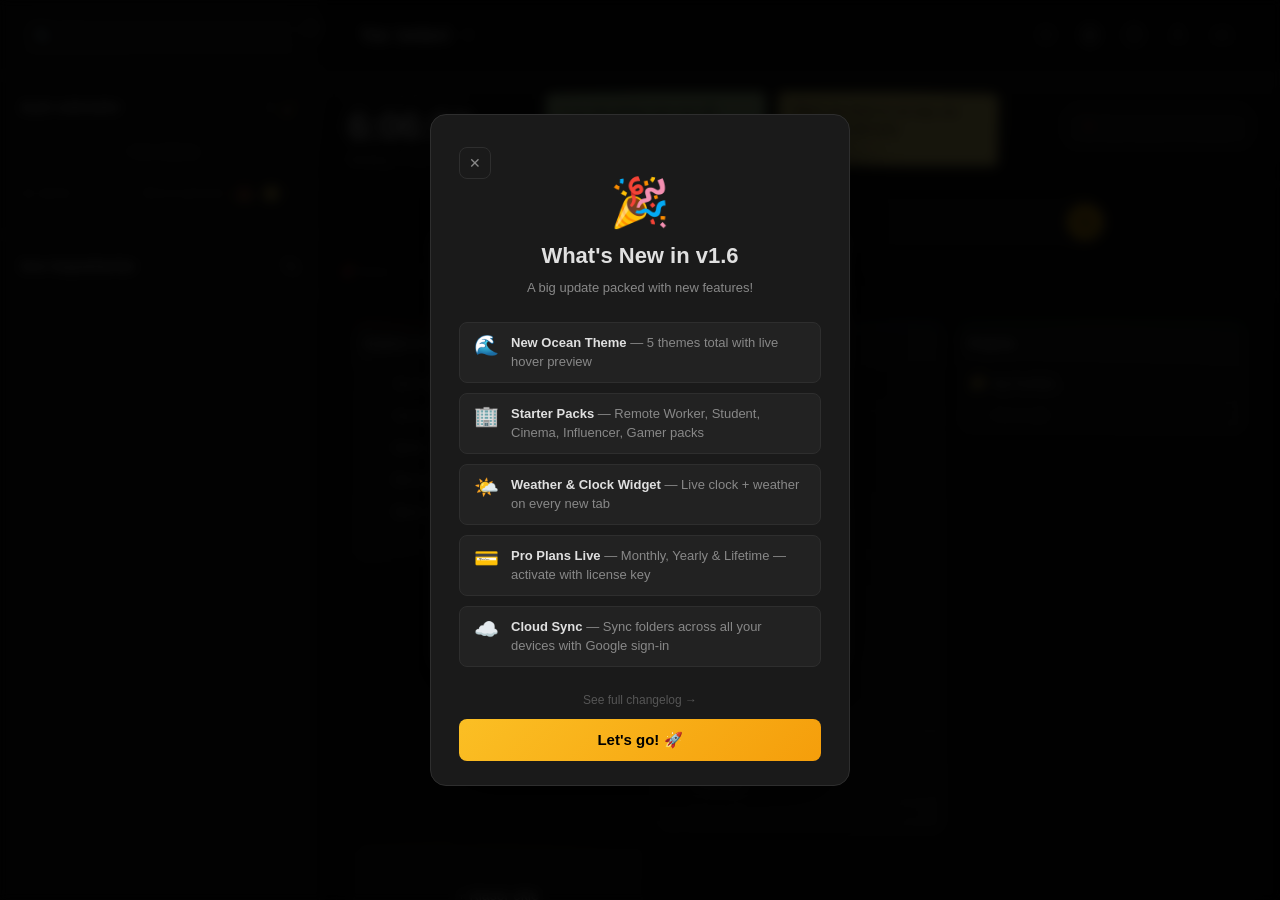
==== commit ae54af39: "fix: use Chrome Search API, remove engine picker (Red Argon compliance)" ====
--- a/index.html
+++ b/index.html
@@ -351,24 +351,8 @@
             <!-- Web Search Bar -->
             <div class="web-search-section" id="webSearchSection">
                 <div class="web-search-bar">
-                    <div class="search-engine-picker" id="searchEnginePicker">
-                        <img id="searchEngineIcon" class="engine-icon" src="" alt="">
-                        <span id="searchEngineName">Google</span>
-                        <svg width="12" height="12" viewBox="0 0 24 24" fill="none" stroke="currentColor" stroke-width="2.5"><polyline points="6 9 12 15 18 9"></polyline></svg>
-                        <div class="engine-dropdown" id="engineDropdown">
-                            <button class="engine-option" data-engine="google" data-url="https://www.google.com/search?q=" data-favicon="https://www.google.com/favicon.ico">
-                                <img src="https://www.google.com/favicon.ico" alt=""> Google
-                            </button>
-                            <button class="engine-option" data-engine="bing" data-url="https://www.bing.com/search?q=" data-favicon="https://www.bing.com/favicon.ico">
-                                <img src="https://www.bing.com/favicon.ico" alt=""> Bing
-                            </button>
-                            <button class="engine-option" data-engine="duckduckgo" data-url="https://duckduckgo.com/?q=" data-favicon="https://duckduckgo.com/favicon.ico">
-                                <img src="https://duckduckgo.com/favicon.ico" alt=""> DuckDuckGo
-                            </button>
-                            <button class="engine-option" data-engine="youtube" data-url="https://www.youtube.com/results?search_query=" data-favicon="https://www.youtube.com/favicon.ico">
-                                <img src="https://www.youtube.com/favicon.ico" alt=""> YouTube
-                            </button>
-                        </div>
+                    <div class="search-bar-icon">
+                        <svg width="16" height="16" viewBox="0 0 24 24" fill="none" stroke="currentColor" stroke-width="2.5" stroke-linecap="round" stroke-linejoin="round"><circle cx="11" cy="11" r="8"></circle><line x1="21" y1="21" x2="16.65" y2="16.65"></line></svg>
                     </div>
                     <input type="text" id="webSearchInput" class="web-search-input" placeholder="Search the web…" autocomplete="off" autocorrect="off" spellcheck="false">
                     <button class="web-search-btn" id="webSearchBtn">
